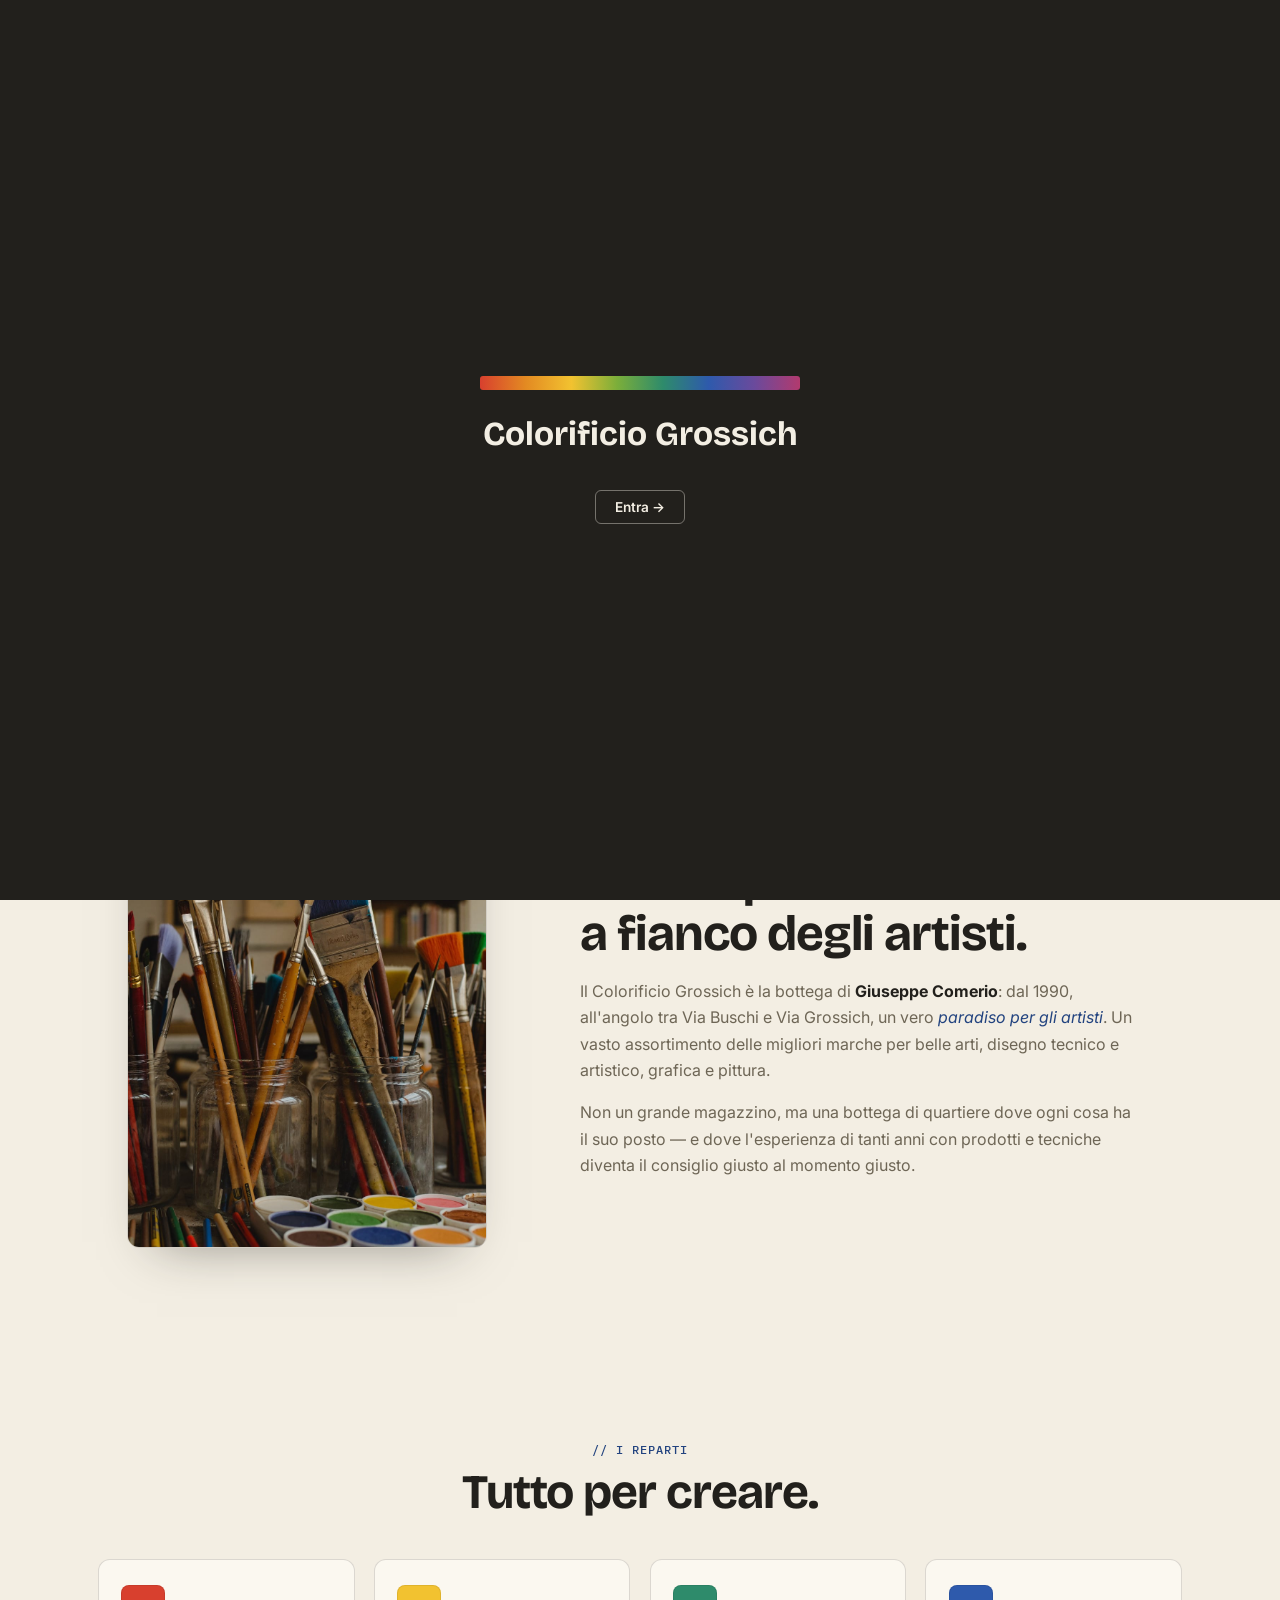
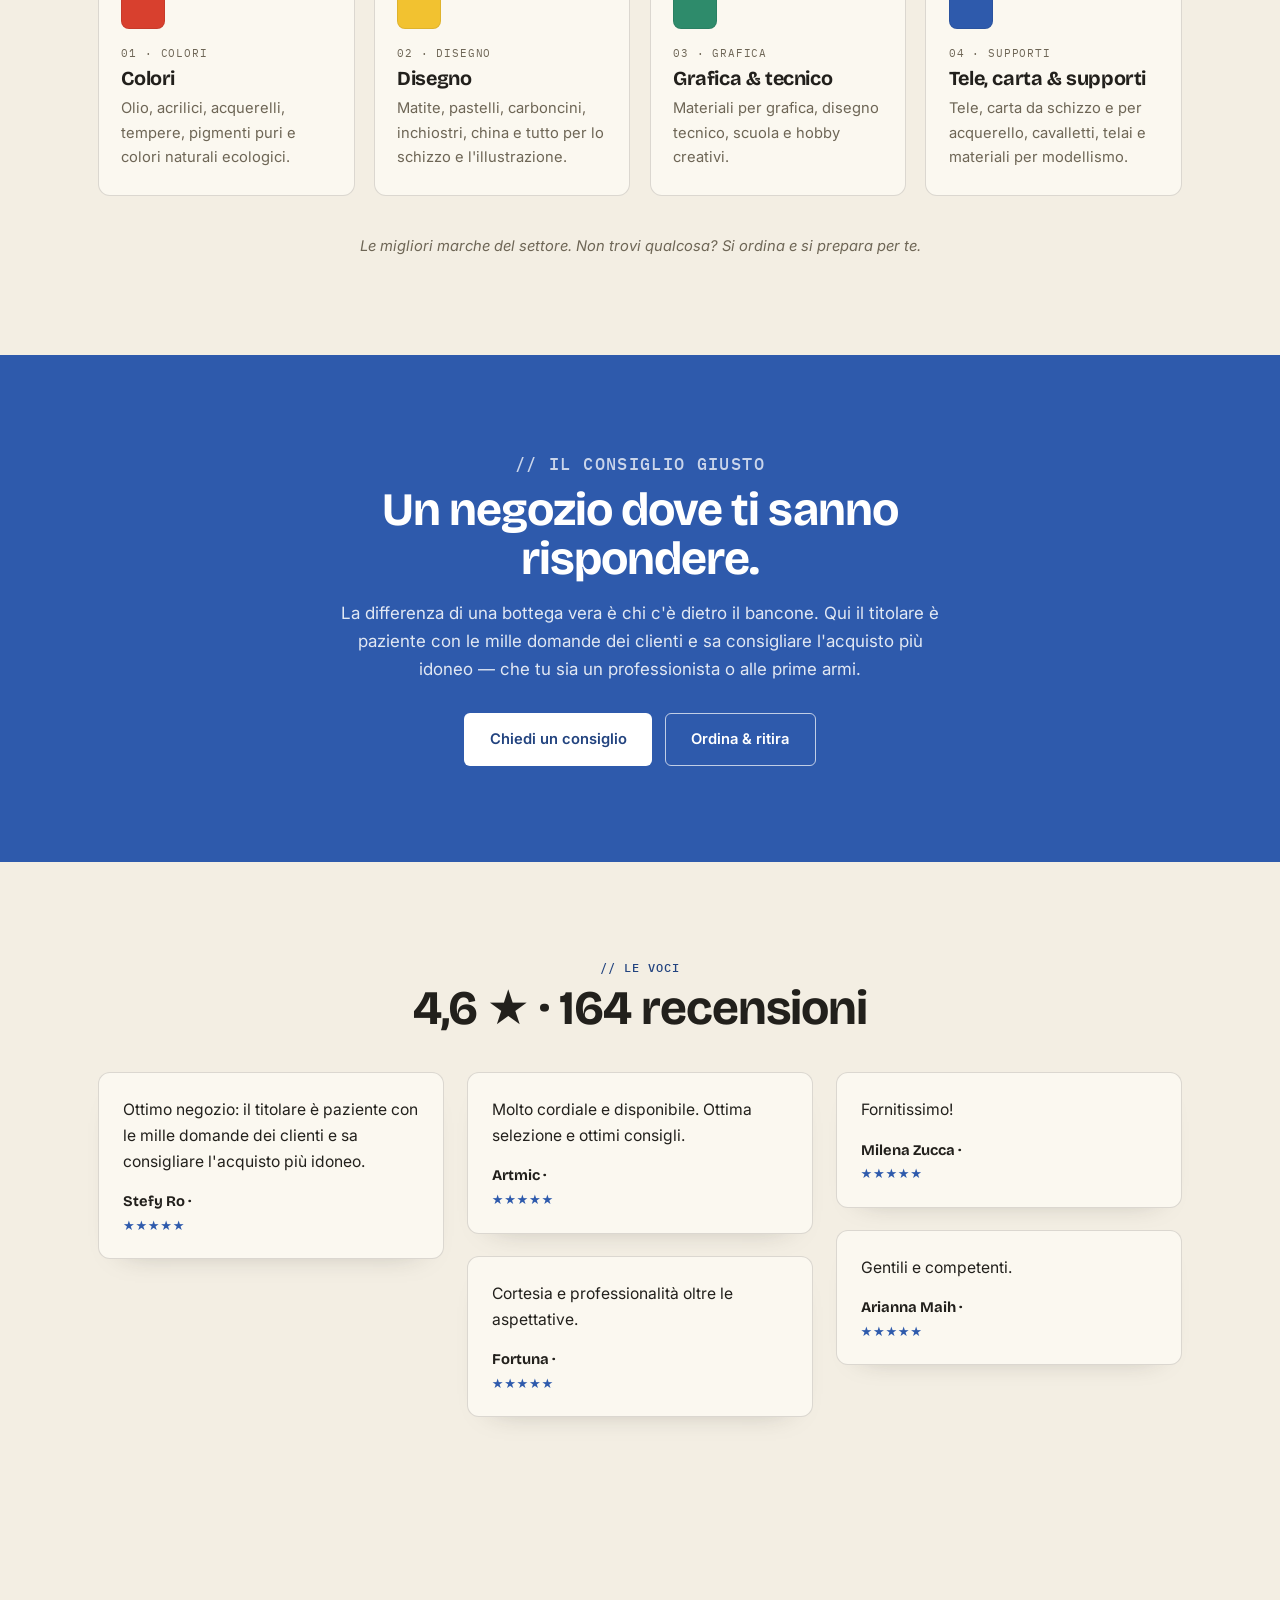
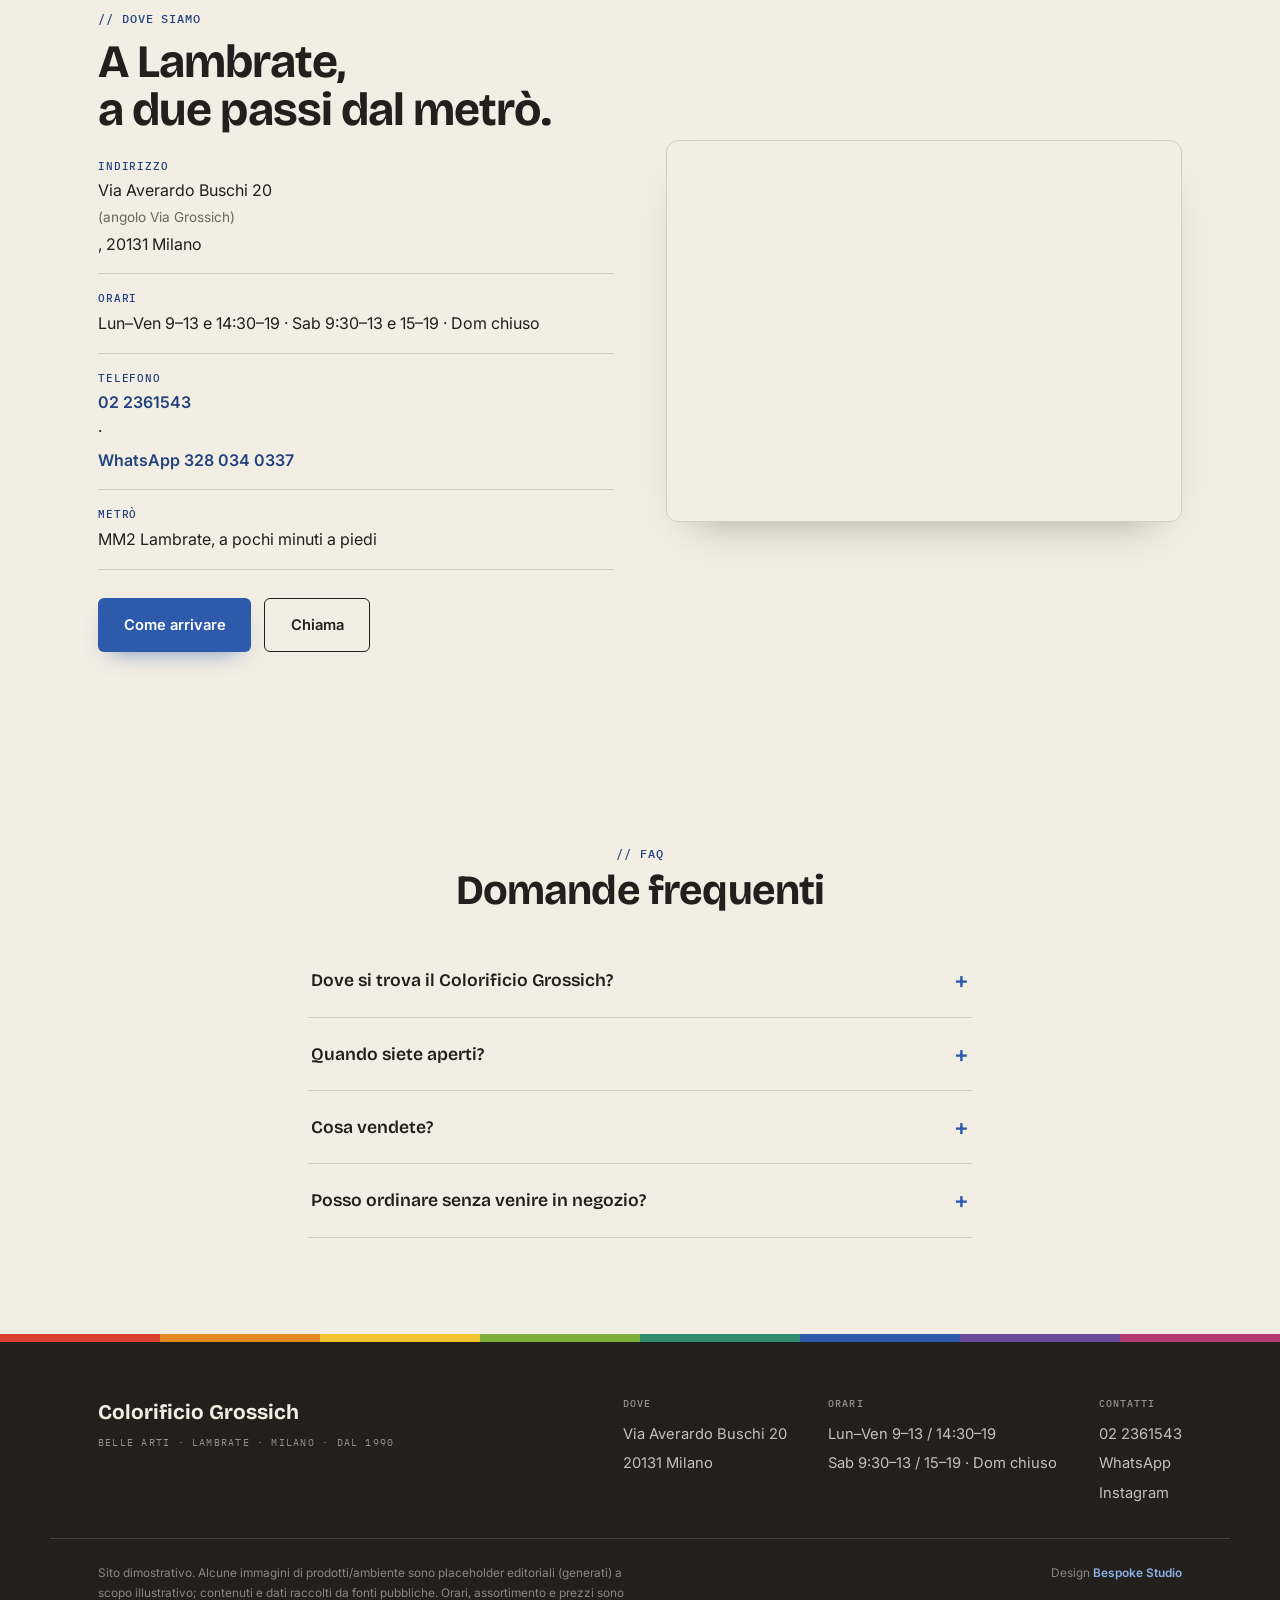
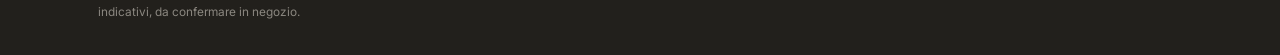
==== index.html @ f1bd0980 "Colorificio Grossich — sito vetrina belle arti Lambrate Co-Authored-By: Claude Opus 4.8 <noreply@ant" ====
<!DOCTYPE html>
<html lang="it">
<head>
<meta charset="UTF-8" />
<meta name="viewport" content="width=device-width, initial-scale=1.0" />
<title>Colorificio Grossich — belle arti, disegno & grafica a Lambrate · Milano</title>
<meta name="description" content="Colorificio Grossich di Giuseppe Comerio: dal 1990 il paradiso degli artisti a Lambrate (Via Averardo Buschi 20, Milano). Colori, disegno, grafica e belle arti delle migliori marche, con il consiglio giusto. 4,6★." />
<link rel="canonical" href="https://rotenzark.github.io/colorificio-grossich/" />
<meta name="theme-color" content="#22437F" />
<meta property="og:type" content="business.business" />
<meta property="og:site_name" content="Colorificio Grossich" />
<meta property="og:title" content="Colorificio Grossich — belle arti, disegno & grafica · Lambrate" />
<meta property="og:description" content="Dal 1990, il paradiso degli artisti a Lambrate. Colori, disegno, grafica e belle arti delle migliori marche, con il consiglio giusto." />
<meta property="og:image" content="https://rotenzark.github.io/colorificio-grossich/img/og-image.jpg" />
<meta property="og:url" content="https://rotenzark.github.io/colorificio-grossich/" />
<meta property="og:locale" content="it_IT" />
<meta name="twitter:card" content="summary_large_image" />
<meta name="twitter:title" content="Colorificio Grossich — Lambrate, Milano" />
<meta name="twitter:description" content="Dal 1990, il paradiso degli artisti. Belle arti, disegno e grafica delle migliori marche." />
<meta name="twitter:image" content="https://rotenzark.github.io/colorificio-grossich/img/og-image.jpg" />
<link rel="icon" href="img/favicon.svg" type="image/svg+xml" />
<link rel="icon" href="img/favicon-32.png" sizes="32x32" type="image/png" />
<link rel="apple-touch-icon" href="img/apple-touch-icon.png" />
<link rel="preconnect" href="https://fonts.googleapis.com" />
<link rel="preconnect" href="https://fonts.gstatic.com" crossorigin />
<link href="https://fonts.googleapis.com/css2?family=Bricolage+Grotesque:opsz,wght@12..96,400;12..96,600;12..96,700;12..96,800&family=IBM+Plex+Mono:wght@400;500&family=Inter:wght@400;500;600;700&display=swap" rel="stylesheet" />
<link rel="stylesheet" href="css/styles.css?v=1" />
<script type="application/ld+json">
{
  "@context": "https://schema.org", "@type": "Store",
  "name": "Colorificio Grossich",
  "description": "Negozio di belle arti, disegno e grafica a Lambrate, Milano, dal 1990: colori, pennelli, tele, carta e materiali delle migliori marche, con consulenza esperta.",
  "url": "https://rotenzark.github.io/colorificio-grossich/",
  "telephone": "+39022361543", "priceRange": "€€", "foundingDate": "1990",
  "image": "https://rotenzark.github.io/colorificio-grossich/img/bottega.jpg",
  "address": { "@type": "PostalAddress", "streetAddress": "Via Averardo Buschi 20", "addressLocality": "Milano", "postalCode": "20131", "addressCountry": "IT" },
  "geo": { "@type": "GeoCoordinates", "latitude": 45.482, "longitude": 9.2358 },
  "aggregateRating": { "@type": "AggregateRating", "ratingValue": "4.6", "reviewCount": "164" },
  "openingHoursSpecification": [
    { "@type": "OpeningHoursSpecification", "dayOfWeek": ["Monday","Tuesday","Wednesday","Thursday","Friday"], "opens": "09:00", "closes": "13:00" },
    { "@type": "OpeningHoursSpecification", "dayOfWeek": ["Monday","Tuesday","Wednesday","Thursday","Friday"], "opens": "14:30", "closes": "19:00" },
    { "@type": "OpeningHoursSpecification", "dayOfWeek": "Saturday", "opens": "09:30", "closes": "13:00" },
    { "@type": "OpeningHoursSpecification", "dayOfWeek": "Saturday", "opens": "15:00", "closes": "19:00" }
  ],
  "sameAs": ["https://www.instagram.com/colorificio_grossich", "https://www.facebook.com/ColorificioGrossichMilano"]
}
</script>
<script type="application/ld+json">
{
  "@context": "https://schema.org", "@type": "FAQPage",
  "mainEntity": [
    { "@type": "Question", "name": "Dove si trova il Colorificio Grossich?", "acceptedAnswer": { "@type": "Answer", "text": "In Via Averardo Buschi 20, all'angolo con Via Grossich, a Lambrate (Milano), vicino a MM2 Lambrate." } },
    { "@type": "Question", "name": "Quando siete aperti?", "acceptedAnswer": { "@type": "Answer", "text": "Da lunedì a venerdì 9–13 e 14:30–19, sabato 9:30–13 e 15–19. Domenica chiuso." } },
    { "@type": "Question", "name": "Cosa vendete?", "acceptedAnswer": { "@type": "Answer", "text": "Articoli per belle arti, disegno tecnico e artistico, grafica e pittura delle migliori marche: colori a olio, acrilici, acquerelli, pigmenti, pennelli, pastelli, matite, tele, carta, cavalletti e molto altro, anche colori naturali ecologici." } },
    { "@type": "Question", "name": "Posso ordinare senza venire in negozio?", "acceptedAnswer": { "@type": "Answer", "text": "Sì, si può ordinare via WhatsApp al 328 034 0337 e ritirare in negozio. Per informazioni, chiama lo 02 2361543." } }
  ]
}
</script>
</head>
<body>

<div id="intro" aria-hidden="true">
  <div class="intro-mark">
    <span class="intro-spectrum" aria-hidden="true"></span>
    <p>Colorificio Grossich</p>
  </div>
  <button id="intro-skip" data-i18n="intro.skip">Entra →</button>
</div>

<header id="site-header">
  <a href="#top" class="brand" aria-label="Colorificio Grossich — home">
    <span class="brand-dot" aria-hidden="true"></span>
    <span class="brand-txt"><b>Colorificio Grossich</b><i data-i18n="brand.sub">Belle Arti · dal 1990</i></span>
  </a>
  <nav class="nav" aria-label="Navigazione">
    <a href="#bottega" data-i18n="nav.bottega">La bottega</a>
    <a href="#reparti" data-i18n="nav.reparti">I reparti</a>
    <a href="#consiglio" data-i18n="nav.consiglio">Il consiglio</a>
    <a href="#dove" data-i18n="nav.dove">Dove</a>
  </nav>
  <div class="head-actions">
    <div class="lang" role="group" aria-label="Lingua"><button data-lang="it" class="active">IT</button><span>/</span><button data-lang="en">EN</button></div>
    <a class="btn-book" href="https://wa.me/393280340337" target="_blank" rel="noopener"><span data-i18n="cta.wa">WhatsApp</span></a>
    <button id="burger" aria-label="Menu" aria-expanded="false"><span></span><span></span><span></span></button>
  </div>
</header>

<!-- HERO -->
<section id="top" class="hero">
  <div class="hero-copy">
    <p class="hero-kicker mono reveal" data-i18n="hero.kicker">// Belle Arti · Disegno · Grafica · dal 1990</p>
    <h1 class="hero-title reveal reveal-d1" data-i18n="hero.title">Il paradiso<br>degli artisti.</h1>
    <p class="hero-sub reveal reveal-d2" data-i18n="hero.sub">Dal 1990, in Via Averardo Buschi, Giuseppe tiene una piccola bottega piena fino al soffitto: colori, pennelli, tele, carta e disegno delle migliori marche. Piccola di misura, immensa per assortimento — e per i consigli.</p>
    <div class="hero-cta reveal reveal-d3">
      <a class="btn btn-solid" href="https://wa.me/393280340337" target="_blank" rel="noopener" data-i18n="hero.cta1">Ordina su WhatsApp</a>
      <a class="btn btn-line" href="#reparti" data-i18n="hero.cta2">Cosa trovi</a>
    </div>
    <div class="hero-facts reveal reveal-d3">
      <span class="hf-live"><span id="live-dot"></span> <span id="live-text" data-i18n="hero.live">Controllo orari…</span></span>
      <span data-i18n="hero.f2">★ 4,6 · 164 recensioni</span>
    </div>
  </div>
  <div class="hero-media reveal reveal-d2">
    <figure class="hero-photo"><img src="img/bottega.jpg" alt="L'interno del Colorificio Grossich, scaffali pieni di colori" width="1400" height="1050" fetchpriority="high" /></figure>
  </div>
</section>

<!-- SPECTRUM signature -->
<div class="spectrum" aria-hidden="true">
  <span style="--c:#D8402E"></span><span style="--c:#E38A22"></span><span style="--c:#F2C230"></span><span style="--c:#7BAE3A"></span><span style="--c:#2E8B6B"></span><span style="--c:#2E5AAC"></span><span style="--c:#6A4A9C"></span><span style="--c:#B23A6E"></span>
</div>

<!-- LA BOTTEGA -->
<section id="bottega" class="section bottega">
  <figure class="bottega-photo reveal"><img src="img/pennelli.jpg" alt="Pennelli e matite del Colorificio Grossich" width="1000" height="1333" loading="lazy" /></figure>
  <div class="bottega-copy reveal">
    <p class="kicker mono" data-i18n="bottega.kicker">// La bottega · dal 1990</p>
    <h2 data-i18n="bottega.h2">Trentaquattro anni<br>a fianco degli artisti.</h2>
    <p data-i18n="bottega.p1">Il Colorificio Grossich è la bottega di <b>Giuseppe Comerio</b>: dal 1990, all'angolo tra Via Buschi e Via Grossich, un vero <em>paradiso per gli artisti</em>. Un vasto assortimento delle migliori marche per belle arti, disegno tecnico e artistico, grafica e pittura.</p>
    <p data-i18n="bottega.p2">Non un grande magazzino, ma una bottega di quartiere dove ogni cosa ha il suo posto — e dove l'esperienza di tanti anni con prodotti e tecniche diventa il consiglio giusto al momento giusto.</p>
  </div>
</section>

<!-- I REPARTI -->
<section id="reparti" class="section reparti">
  <div class="reparti-head reveal"><p class="kicker mono" data-i18n="reparti.kicker">// I reparti</p><h2 data-i18n="reparti.h2">Tutto per creare.</h2></div>
  <div class="reparti-grid">
    <article class="rep reveal"><span class="rep-swatch" style="--c:#D8402E"></span><span class="rep-code mono">01 · COLORI</span><h3 data-i18n="r.1t">Colori</h3><p data-i18n="r.1p">Olio, acrilici, acquerelli, tempere, pigmenti puri e colori naturali ecologici.</p></article>
    <article class="rep reveal reveal-d1"><span class="rep-swatch" style="--c:#F2C230"></span><span class="rep-code mono">02 · DISEGNO</span><h3 data-i18n="r.2t">Disegno</h3><p data-i18n="r.2p">Matite, pastelli, carboncini, inchiostri, china e tutto per lo schizzo e l'illustrazione.</p></article>
    <article class="rep reveal reveal-d2"><span class="rep-swatch" style="--c:#2E8B6B"></span><span class="rep-code mono">03 · GRAFICA</span><h3 data-i18n="r.3t">Grafica &amp; tecnico</h3><p data-i18n="r.3p">Materiali per grafica, disegno tecnico, scuola e hobby creativi.</p></article>
    <article class="rep reveal reveal-d3"><span class="rep-swatch" style="--c:#2E5AAC"></span><span class="rep-code mono">04 · SUPPORTI</span><h3 data-i18n="r.4t">Tele, carta &amp; supporti</h3><p data-i18n="r.4p">Tele, carta da schizzo e per acquerello, cavalletti, telai e materiali per modellismo.</p></article>
  </div>
  <p class="reparti-note" data-i18n="reparti.note">Le migliori marche del settore. Non trovi qualcosa? Si ordina e si prepara per te.</p>
</section>

<!-- IL CONSIGLIO -->
<section id="consiglio" class="section consiglio">
  <div class="consiglio-inner reveal">
    <p class="kicker mono" data-i18n="consiglio.kicker">// Il consiglio giusto</p>
    <h2 data-i18n="consiglio.h2">Un negozio dove ti sanno rispondere.</h2>
    <p data-i18n="consiglio.p1">La differenza di una bottega vera è chi c'è dietro il bancone. Qui il titolare è paziente con le mille domande dei clienti e sa consigliare l'acquisto più idoneo — che tu sia un professionista o alle prime armi.</p>
    <div class="consiglio-cta">
      <a class="btn btn-solid" href="tel:+39022361543" data-i18n="consiglio.cta1">Chiedi un consiglio</a>
      <a class="btn btn-line" href="https://wa.me/393280340337" target="_blank" rel="noopener" data-i18n="consiglio.cta2">Ordina &amp; ritira</a>
    </div>
  </div>
</section>

<!-- RECENSIONI -->
<section id="recensioni" class="section recensioni">
  <div class="rev-head reveal"><p class="kicker mono" data-i18n="rev.kicker">// Le voci</p><h2 data-i18n="rev.h2">4,6 ★ · 164 recensioni</h2></div>
  <div class="rev-grid">
    <blockquote class="rev reveal"><p>Ottimo negozio: il titolare è paziente con le mille domande dei clienti e sa consigliare l'acquisto più idoneo.</p><cite>Stefy Ro · <span>★★★★★</span></cite></blockquote>
    <blockquote class="rev reveal reveal-d1"><p>Molto cordiale e disponibile. Ottima selezione e ottimi consigli.</p><cite>Artmic · <span>★★★★★</span></cite></blockquote>
    <blockquote class="rev reveal reveal-d2"><p>Cortesia e professionalità oltre le aspettative.</p><cite>Fortuna · <span>★★★★★</span></cite></blockquote>
    <blockquote class="rev reveal"><p>Fornitissimo!</p><cite>Milena Zucca · <span>★★★★★</span></cite></blockquote>
    <blockquote class="rev reveal reveal-d1"><p>Gentili e competenti.</p><cite>Arianna Maih · <span>★★★★★</span></cite></blockquote>
  </div>
</section>

<!-- DOVE -->
<section id="dove" class="section dove">
  <div class="dove-grid">
    <div class="dove-info reveal">
      <p class="kicker mono" data-i18n="dove.kicker">// Dove siamo</p>
      <h2 data-i18n="dove.h2">A Lambrate,<br>a due passi dal metrò.</h2>
      <ul class="dove-list">
        <li><b data-i18n="dove.addr">Indirizzo</b> Via Averardo Buschi 20 <span class="dim" data-i18n="dove.addr2">(angolo Via Grossich)</span>, 20131 Milano</li>
        <li><b data-i18n="dove.hours">Orari</b> <span data-i18n="dove.hoursv">Lun–Ven 9–13 e 14:30–19 · Sab 9:30–13 e 15–19 · Dom chiuso</span></li>
        <li><b data-i18n="dove.phone">Telefono</b> <a href="tel:+39022361543">02 2361543</a> · <a href="https://wa.me/393280340337" target="_blank" rel="noopener">WhatsApp 328 034 0337</a></li>
        <li><b data-i18n="dove.metro">Metrò</b> <span data-i18n="dove.metrov">MM2 Lambrate, a pochi minuti a piedi</span></li>
      </ul>
      <div class="dove-cta">
        <a class="btn btn-solid" href="https://www.google.com/maps/dir/?api=1&destination=Via+Averardo+Buschi+20+Milano" target="_blank" rel="noopener" data-i18n="dove.route">Come arrivare</a>
        <a class="btn btn-line" href="tel:+39022361543" data-i18n="dove.call">Chiama</a>
      </div>
    </div>
    <div class="dove-map reveal"><iframe title="Mappa Colorificio Grossich" src="https://www.google.com/maps?q=Via+Averardo+Buschi+20,+20131+Milano&output=embed" loading="lazy" referrerpolicy="no-referrer-when-downgrade"></iframe></div>
  </div>
</section>

<!-- FAQ -->
<section id="faq" class="section faq">
  <div class="faq-head reveal"><p class="kicker mono">// FAQ</p><h2 data-i18n="faq.h2">Domande frequenti</h2></div>
  <div class="faq-list reveal">
    <details><summary data-i18n="faq.q1">Dove si trova il Colorificio Grossich?</summary><p data-i18n="faq.a1">In Via Averardo Buschi 20, all'angolo con Via Grossich, a Lambrate (Milano), vicino a MM2 Lambrate.</p></details>
    <details><summary data-i18n="faq.q2">Quando siete aperti?</summary><p data-i18n="faq.a2">Da lunedì a venerdì 9–13 e 14:30–19, sabato 9:30–13 e 15–19. Domenica chiuso.</p></details>
    <details><summary data-i18n="faq.q3">Cosa vendete?</summary><p data-i18n="faq.a3">Articoli per belle arti, disegno, grafica e pittura delle migliori marche: colori a olio, acrilici, acquerelli, pigmenti, pennelli, pastelli, matite, tele, carta, cavalletti e altro, anche colori naturali ecologici.</p></details>
    <details><summary data-i18n="faq.q4">Posso ordinare senza venire in negozio?</summary><p data-i18n="faq.a4">Sì: si può ordinare via WhatsApp al 328 034 0337 e ritirare in negozio. Per informazioni, chiama lo 02 2361543.</p></details>
  </div>
</section>

<footer id="site-footer">
  <div class="foot-spectrum" aria-hidden="true"><span style="--c:#D8402E"></span><span style="--c:#E38A22"></span><span style="--c:#F2C230"></span><span style="--c:#7BAE3A"></span><span style="--c:#2E8B6B"></span><span style="--c:#2E5AAC"></span><span style="--c:#6A4A9C"></span><span style="--c:#B23A6E"></span></div>
  <div class="foot-main">
    <div class="foot-brand"><b>Colorificio Grossich</b><i data-i18n="foot.sub">Belle Arti · Lambrate · Milano · dal 1990</i></div>
    <div class="foot-cols">
      <div><b data-i18n="foot.where">Dove</b><span>Via Averardo Buschi 20</span><span>20131 Milano</span></div>
      <div><b data-i18n="foot.hours">Orari</b><span>Lun–Ven 9–13 / 14:30–19</span><span data-i18n="foot.hours2">Sab 9:30–13 / 15–19 · Dom chiuso</span></div>
      <div><b data-i18n="foot.contact">Contatti</b><a href="tel:+39022361543">02 2361543</a><a href="https://wa.me/393280340337" target="_blank" rel="noopener">WhatsApp</a><a href="https://instagram.com/colorificio_grossich" target="_blank" rel="noopener">Instagram</a></div>
    </div>
  </div>
  <div class="foot-bottom">
    <p data-i18n="foot.disclaimer">Sito dimostrativo. Alcune immagini di prodotti/ambiente sono placeholder editoriali (generati) a scopo illustrativo; contenuti e dati raccolti da fonti pubbliche. Orari, assortimento e prezzi sono indicativi, da confermare in negozio.</p>
    <p class="foot-credit">Design <a href="https://bespokestud.io" target="_blank" rel="noopener">Bespoke Studio</a></p>
  </div>
</footer>

<nav class="action-bar" aria-label="Azioni rapide">
  <a href="tel:+39022361543"><span data-i18n="ab.call">Chiama</span></a>
  <a href="https://wa.me/393280340337" target="_blank" rel="noopener"><span data-i18n="ab.wa">WhatsApp</span></a>
  <a href="https://www.google.com/maps/dir/?api=1&destination=Via+Averardo+Buschi+20+Milano" target="_blank" rel="noopener"><span data-i18n="ab.route">Indicazioni</span></a>
</nav>

<script src="js/main.js?v=1"></script>
</body>
</html>
---- css/styles.css ----
/* ===== COLORIFICIO GROSSICH · styles.css ===== */
:root{
  --paper:#F3EEE3; --paper2:#EAE3D3; --card:#FBF8F0;
  --ink:#22201C; --ink-soft:#3C382F;
  --cobalt:#2E5AAC; --cobalt-deep:#22437F;
  --muted:#6E6656; --line:rgba(34,32,28,.15);
  --disp:'Bricolage Grotesque',system-ui,-apple-system,sans-serif;
  --sans:'Inter',system-ui,-apple-system,sans-serif;
  --mono:'IBM Plex Mono',ui-monospace,monospace;
  --wrap:1180px;
}
*{margin:0;padding:0;box-sizing:border-box}
html{scroll-behavior:smooth;overflow-x:clip;-webkit-text-size-adjust:100%}
body{font-family:var(--sans);background:var(--paper);color:var(--ink);line-height:1.65;-webkit-font-smoothing:antialiased;overflow-x:clip}
img{max-width:100%;display:block}
a{color:inherit;text-decoration:none}
h1,h2,h3{font-family:var(--disp);font-weight:700;line-height:1.05;letter-spacing:-.02em}
em{font-style:italic}
.mono{font-family:var(--mono)}
.section{padding:clamp(3.4rem,7.5vw,6.6rem) clamp(1.15rem,5vw,3rem);max-width:var(--wrap);margin:0 auto;overflow-x:clip}
.kicker{font-family:var(--mono);font-size:.72rem;font-weight:500;letter-spacing:.08em;text-transform:uppercase;color:var(--cobalt-deep)}

/* buttons */
.btn{display:inline-flex;align-items:center;gap:.5rem;font-family:var(--sans);font-weight:600;font-size:.92rem;padding:.85rem 1.6rem;border-radius:6px;transition:transform .18s,background .18s,color .18s,box-shadow .18s;cursor:pointer;white-space:nowrap}
.btn-solid{background:var(--cobalt);color:#fff;box-shadow:0 10px 24px -13px rgba(46,90,172,.8)}
.btn-solid:hover{background:var(--cobalt-deep);transform:translateY(-2px)}
.btn-line{border:1.5px solid var(--ink);color:var(--ink)}
.btn-line:hover{background:var(--ink);color:var(--paper);transform:translateY(-2px)}

/* ===== SPECTRUM signature ===== */
.spectrum{display:flex;width:100%;height:16px}
.spectrum span{flex:1;background:var(--c)}

/* ===== INTRO ===== */
#intro{position:fixed;inset:0;z-index:120;background:var(--ink);display:flex;flex-direction:column;align-items:center;justify-content:center;gap:1.4rem;transition:opacity .7s ease,visibility .7s}
#intro.done{opacity:0;visibility:hidden}
.intro-mark{display:flex;flex-direction:column;align-items:center;gap:1.1rem}
.intro-spectrum{width:min(320px,64vw);height:14px;border-radius:3px;background:linear-gradient(90deg,#D8402E,#E38A22,#F2C230,#7BAE3A,#2E8B6B,#2E5AAC,#6A4A9C,#B23A6E);transform:scaleX(0);transform-origin:left;animation:grow 1.1s cubic-bezier(.2,.7,.2,1) forwards}
.intro-mark p{font-family:var(--disp);font-weight:700;font-size:clamp(1.4rem,4vw,2.1rem);color:var(--paper);animation:fadeUp .8s .5s ease both}
#intro-skip{margin-top:.3rem;background:none;border:1px solid rgba(243,238,227,.4);color:var(--paper);padding:.5rem 1.2rem;border-radius:6px;font-family:var(--sans);font-size:.85rem;font-weight:600;cursor:pointer;transition:background .2s}
#intro-skip:hover{background:rgba(243,238,227,.14)}
@keyframes grow{to{transform:scaleX(1)}}
@keyframes fadeUp{from{opacity:0;transform:translateY(12px)}to{opacity:1;transform:none}}

/* ===== HEADER ===== */
#site-header{position:sticky;top:0;z-index:90;display:flex;align-items:center;justify-content:space-between;gap:1rem;padding:.7rem clamp(1.15rem,5vw,3rem);background:rgba(243,238,227,.86);backdrop-filter:blur(11px);border-bottom:1px solid transparent;transition:border-color .3s,box-shadow .3s}
#site-header.scrolled{border-color:var(--line)}
.brand{display:flex;align-items:center;gap:.55rem}
.brand-dot{width:16px;height:16px;border-radius:50%;flex:none;background:conic-gradient(#D8402E,#E38A22,#F2C230,#7BAE3A,#2E8B6B,#2E5AAC,#6A4A9C,#B23A6E,#D8402E)}
.brand-txt{display:flex;flex-direction:column;line-height:1.05}
.brand-txt b{font-family:var(--disp);font-size:1.02rem;font-weight:700;color:var(--ink);letter-spacing:-.01em}
.brand-txt i{font-style:normal;font-size:.58rem;letter-spacing:.14em;text-transform:uppercase;color:var(--muted);font-family:var(--mono)}
.nav{display:flex;gap:1.6rem}
.nav a{font-size:.9rem;font-weight:500;color:var(--ink);position:relative;padding:.2rem 0}
.nav a::after{content:"";position:absolute;left:0;bottom:-2px;width:0;height:2px;background:var(--cobalt);transition:width .25s}
.nav a:hover::after{width:100%}
.head-actions{display:flex;align-items:center;gap:.9rem}
.lang{display:flex;align-items:center;gap:.25rem;font-size:.82rem;color:var(--muted)}
.lang button{background:none;border:none;font-family:var(--sans);font-size:.82rem;color:var(--muted);cursor:pointer;padding:.1rem .2rem}
.lang button.active{color:var(--cobalt-deep);font-weight:700}
.btn-book{background:var(--cobalt);color:#fff;padding:.5rem 1.15rem;border-radius:6px;font-size:.85rem;font-weight:600;transition:background .2s,transform .2s}
.btn-book:hover{background:var(--cobalt-deep);transform:translateY(-1px)}
#burger{display:none;flex-direction:column;gap:5px;background:none;border:none;cursor:pointer;padding:.3rem}
#burger span{width:23px;height:2px;background:var(--ink);border-radius:2px;transition:.3s}
#burger[aria-expanded="true"] span:nth-child(1){transform:translateY(7px) rotate(45deg)}
#burger[aria-expanded="true"] span:nth-child(2){opacity:0}
#burger[aria-expanded="true"] span:nth-child(3){transform:translateY(-7px) rotate(-45deg)}

/* ===== HERO ===== */
.hero{max-width:var(--wrap);margin:0 auto;padding:clamp(2rem,5vw,4rem) clamp(1.15rem,5vw,3rem) clamp(2.4rem,5vw,3.6rem);display:grid;grid-template-columns:1.02fr .98fr;gap:clamp(1.5rem,4vw,3.4rem);align-items:center}
.hero-kicker{font-family:var(--mono);color:var(--cobalt-deep);font-size:.78rem;letter-spacing:.04em}
.hero-title{font-size:clamp(2.8rem,7vw,4.6rem);color:var(--ink);margin:.7rem 0 1.1rem;letter-spacing:-.03em}
.hero-sub{font-size:1.06rem;color:var(--muted);max-width:46ch}
.hero-cta{display:flex;gap:.8rem;flex-wrap:wrap;margin-top:1.7rem}
.hero-facts{display:flex;gap:1.6rem;flex-wrap:wrap;margin-top:1.8rem;padding-top:1.4rem;border-top:1px solid var(--line);font-size:.9rem;color:var(--ink)}
.hf-live{display:inline-flex;align-items:center;gap:.4rem}
#live-dot{display:inline-block;width:8px;height:8px;border-radius:50%;background:var(--muted)}
#live-dot.open{background:#3f8f52;box-shadow:0 0 0 3px rgba(63,143,82,.2)}
#live-dot.closed{background:#C4562E;box-shadow:0 0 0 3px rgba(196,86,46,.2)}
.hero-media{position:relative}
.hero-photo{border-radius:12px;overflow:hidden;aspect-ratio:4/3.1;box-shadow:0 30px 60px -32px rgba(34,32,28,.55);border:1px solid var(--line)}
.hero-photo img{width:100%;height:100%;object-fit:cover}

/* ===== BOTTEGA ===== */
.bottega{display:grid;grid-template-columns:.82fr 1.18fr;gap:clamp(2rem,5vw,4.5rem);align-items:center}
.bottega-photo{border-radius:12px;overflow:hidden;max-width:360px;justify-self:center;aspect-ratio:3/4;box-shadow:0 24px 50px -30px rgba(34,32,28,.5);border:1px solid var(--line)}
.bottega-photo img{width:100%;height:100%;object-fit:cover}
.bottega-copy h2{font-size:clamp(2rem,4.6vw,3.1rem);color:var(--ink);margin:.6rem 0 1.1rem}
.bottega-copy p{color:var(--muted);margin-bottom:1rem;max-width:56ch}
.bottega-copy em{font-style:italic;color:var(--cobalt-deep)}
.bottega-copy b{color:var(--ink)}

/* ===== REPARTI ===== */
.reparti-head{text-align:center;margin-bottom:2.6rem}
.reparti-head h2{font-size:clamp(2rem,5vw,3rem);color:var(--ink);margin-top:.5rem}
.reparti-grid{display:grid;grid-template-columns:repeat(4,1fr);gap:1.2rem}
.rep{background:var(--card);border:1px solid var(--line);border-radius:12px;padding:1.6rem 1.4rem;position:relative;overflow:hidden}
.rep-swatch{display:block;width:44px;height:44px;border-radius:8px;background:var(--c);margin-bottom:1rem;box-shadow:inset 0 0 0 1px rgba(0,0,0,.08)}
.rep-code{display:block;font-family:var(--mono);font-size:.66rem;letter-spacing:.08em;color:var(--muted);margin-bottom:.4rem}
.rep h3{font-size:1.24rem;color:var(--ink);margin-bottom:.4rem}
.rep p{font-size:.92rem;color:var(--muted)}
.reparti-note{text-align:center;margin-top:2.4rem;font-size:.92rem;color:var(--muted);font-style:italic}

/* ===== CONSIGLIO ===== */
.consiglio{max-width:none;background:var(--cobalt);color:#fff;border-radius:0}
.consiglio-inner{max-width:760px;margin:0 auto;text-align:center}
.consiglio .kicker{color:rgba(255,255,255,.75)}
.consiglio h2{font-size:clamp(1.9rem,4.6vw,2.9rem);color:#fff;margin:.5rem 0 1rem}
.consiglio p{color:rgba(255,255,255,.86);font-size:1.06rem;max-width:56ch;margin:0 auto}
.consiglio-cta{display:flex;gap:.8rem;justify-content:center;flex-wrap:wrap;margin-top:1.8rem}
.consiglio .btn-solid{background:#fff;color:var(--cobalt-deep);box-shadow:none}
.consiglio .btn-solid:hover{background:var(--ink);color:#fff}
.consiglio .btn-line{border-color:rgba(255,255,255,.7);color:#fff}
.consiglio .btn-line:hover{background:#fff;color:var(--cobalt-deep)}

/* ===== RECENSIONI ===== */
.recensioni{text-align:center}
.rev-head{margin-bottom:2.4rem}
.rev-head h2{font-size:clamp(1.9rem,5vw,3rem);color:var(--ink);margin-top:.4rem}
.rev-grid{columns:3;column-gap:1.4rem;text-align:left}
.rev{break-inside:avoid;margin-bottom:1.4rem;background:var(--card);border:1px solid var(--line);border-radius:12px;padding:1.5rem 1.5rem 1.3rem;box-shadow:0 14px 30px -26px rgba(34,32,28,.4)}
.rev p{font-size:.98rem;color:var(--ink);margin-bottom:.9rem}
.rev cite{font-style:normal;font-family:var(--disp);font-weight:700;font-size:.92rem;color:var(--ink);display:flex;flex-direction:column;gap:.15rem}
.rev cite span{color:var(--cobalt);letter-spacing:.05em;font-size:.82rem}

/* ===== DOVE ===== */
.dove-grid{display:grid;grid-template-columns:1fr 1fr;gap:clamp(1.6rem,4vw,3.4rem);align-items:center}
.dove-info h2{font-size:clamp(1.9rem,4.6vw,2.9rem);color:var(--ink);margin:.6rem 0 1.4rem}
.dove-list{list-style:none;display:flex;flex-direction:column;gap:1rem;margin-bottom:1.8rem}
.dove-list li{display:flex;flex-direction:column;gap:.15rem;font-size:1rem;padding-bottom:1rem;border-bottom:1px solid var(--line)}
.dove-list b{font-family:var(--mono);font-size:.66rem;font-weight:500;letter-spacing:.08em;text-transform:uppercase;color:var(--cobalt-deep)}
.dove-list a{color:var(--cobalt-deep);font-weight:600}
.dove-list .dim{color:var(--muted);font-size:.85em}
.dove-cta{display:flex;gap:.8rem;flex-wrap:wrap}
.dove-map{border-radius:12px;overflow:hidden;border:1px solid var(--line);box-shadow:0 22px 44px -30px rgba(34,32,28,.5)}
.dove-map iframe{width:100%;height:100%;min-height:380px;border:0;display:block}

/* ===== FAQ ===== */
.faq{max-width:760px}
.faq-head{text-align:center;margin-bottom:2rem}
.faq-head h2{font-size:clamp(1.8rem,4vw,2.6rem);color:var(--ink);margin-top:.4rem}
.faq-list details{border-bottom:1px solid var(--line);padding:1.1rem .2rem}
.faq-list summary{font-family:var(--disp);font-size:1.1rem;font-weight:600;color:var(--ink);cursor:pointer;list-style:none;display:flex;justify-content:space-between;align-items:center;gap:1rem}
.faq-list summary::-webkit-details-marker{display:none}
.faq-list summary::after{content:"+";font-family:var(--sans);color:var(--cobalt);font-size:1.4rem;transition:transform .25s}
.faq-list details[open] summary::after{transform:rotate(45deg)}
.faq-list p{color:var(--muted);margin-top:.7rem;font-size:.98rem}

/* ===== FOOTER ===== */
#site-footer{background:var(--ink);color:rgba(243,238,227,.78)}
.foot-spectrum{display:flex;width:100%;height:8px}
.foot-spectrum span{flex:1;background:var(--c)}
.foot-main{max-width:var(--wrap);margin:0 auto;display:flex;justify-content:space-between;gap:2rem;flex-wrap:wrap;padding:clamp(2.4rem,5vw,3.4rem) clamp(1.15rem,5vw,3rem) 2rem;border-bottom:1px solid rgba(243,238,227,.16)}
.foot-brand{display:flex;flex-direction:column;gap:.3rem}
.foot-brand b{font-family:var(--disp);font-size:1.3rem;color:var(--paper);font-weight:700}
.foot-brand i{font-style:normal;font-size:.64rem;letter-spacing:.12em;text-transform:uppercase;color:rgba(243,238,227,.55);font-family:var(--mono)}
.foot-cols{display:flex;gap:2.6rem;flex-wrap:wrap}
.foot-cols div{display:flex;flex-direction:column;gap:.35rem}
.foot-cols b{font-family:var(--mono);font-size:.64rem;font-weight:500;letter-spacing:.1em;text-transform:uppercase;color:rgba(243,238,227,.55);margin-bottom:.2rem}
.foot-cols span,.foot-cols a{font-size:.92rem;color:rgba(243,238,227,.78)}
.foot-cols a:hover{color:var(--paper)}
.foot-bottom{max-width:var(--wrap);margin:0 auto;padding:1.6rem clamp(1.15rem,5vw,3rem) 2rem;display:flex;justify-content:space-between;gap:1rem;flex-wrap:wrap}
.foot-bottom p{font-size:.74rem;color:rgba(243,238,227,.5);max-width:78ch}
.foot-credit a{color:#8FB0E6;font-weight:600}

/* ===== ACTION BAR ===== */
.action-bar{display:none;position:fixed;bottom:0;left:0;right:0;z-index:80;background:var(--ink);border-top:1px solid rgba(243,238,227,.15)}
.action-bar a{flex:1;text-align:center;padding:.85rem .3rem;font-size:.82rem;font-weight:600;color:var(--paper);border-right:1px solid rgba(243,238,227,.12)}
.action-bar a:last-child{border-right:none}

/* ===== REVEAL ===== */
.reveal{opacity:0;transform:translateY(24px);transition:opacity .7s cubic-bezier(.2,.7,.2,1),transform .7s cubic-bezier(.2,.7,.2,1)}
.reveal.in{opacity:1;transform:none}
.reveal-d1{transition-delay:.1s}.reveal-d2{transition-delay:.2s}.reveal-d3{transition-delay:.3s}

/* ===== RESPONSIVE ===== */
@media(max-width:900px){
  .nav{position:fixed;inset:0 0 0 auto;width:min(78vw,320px);flex-direction:column;justify-content:center;gap:1.8rem;background:var(--ink);padding:2rem;transform:translateX(100%);transition:transform .35s;z-index:95}
  .nav.open{transform:none}
  .nav a{color:var(--paper);font-size:1.2rem;font-family:var(--disp)}
  .nav a::after{background:var(--cobalt)}
  #burger{display:flex}
  .hero{grid-template-columns:1fr;gap:2.2rem}
  .hero-media{max-width:460px;width:100%}
  .bottega{grid-template-columns:1fr;text-align:center}
  .bottega-copy p{margin-inline:auto}
  .reparti-grid{grid-template-columns:1fr 1fr}
  .dove-grid{grid-template-columns:1fr}
  .rev-grid{columns:2}
  .action-bar{display:flex}
  #site-footer .foot-bottom{padding-bottom:5rem}
}
@media(max-width:560px){
  .nav{width:100%}
  .btn-book{display:none}
  .reparti-grid{grid-template-columns:1fr}
  .rev-grid{columns:1}
  .hero-facts{gap:1rem}
}

/* ===== REDUCED MOTION ===== */
@media(prefers-reduced-motion:reduce){
  *{animation:none!important;transition:none!important}
  .reveal{opacity:1;transform:none}
  .intro-spectrum{transform:scaleX(1)}
  html{scroll-behavior:auto}
}
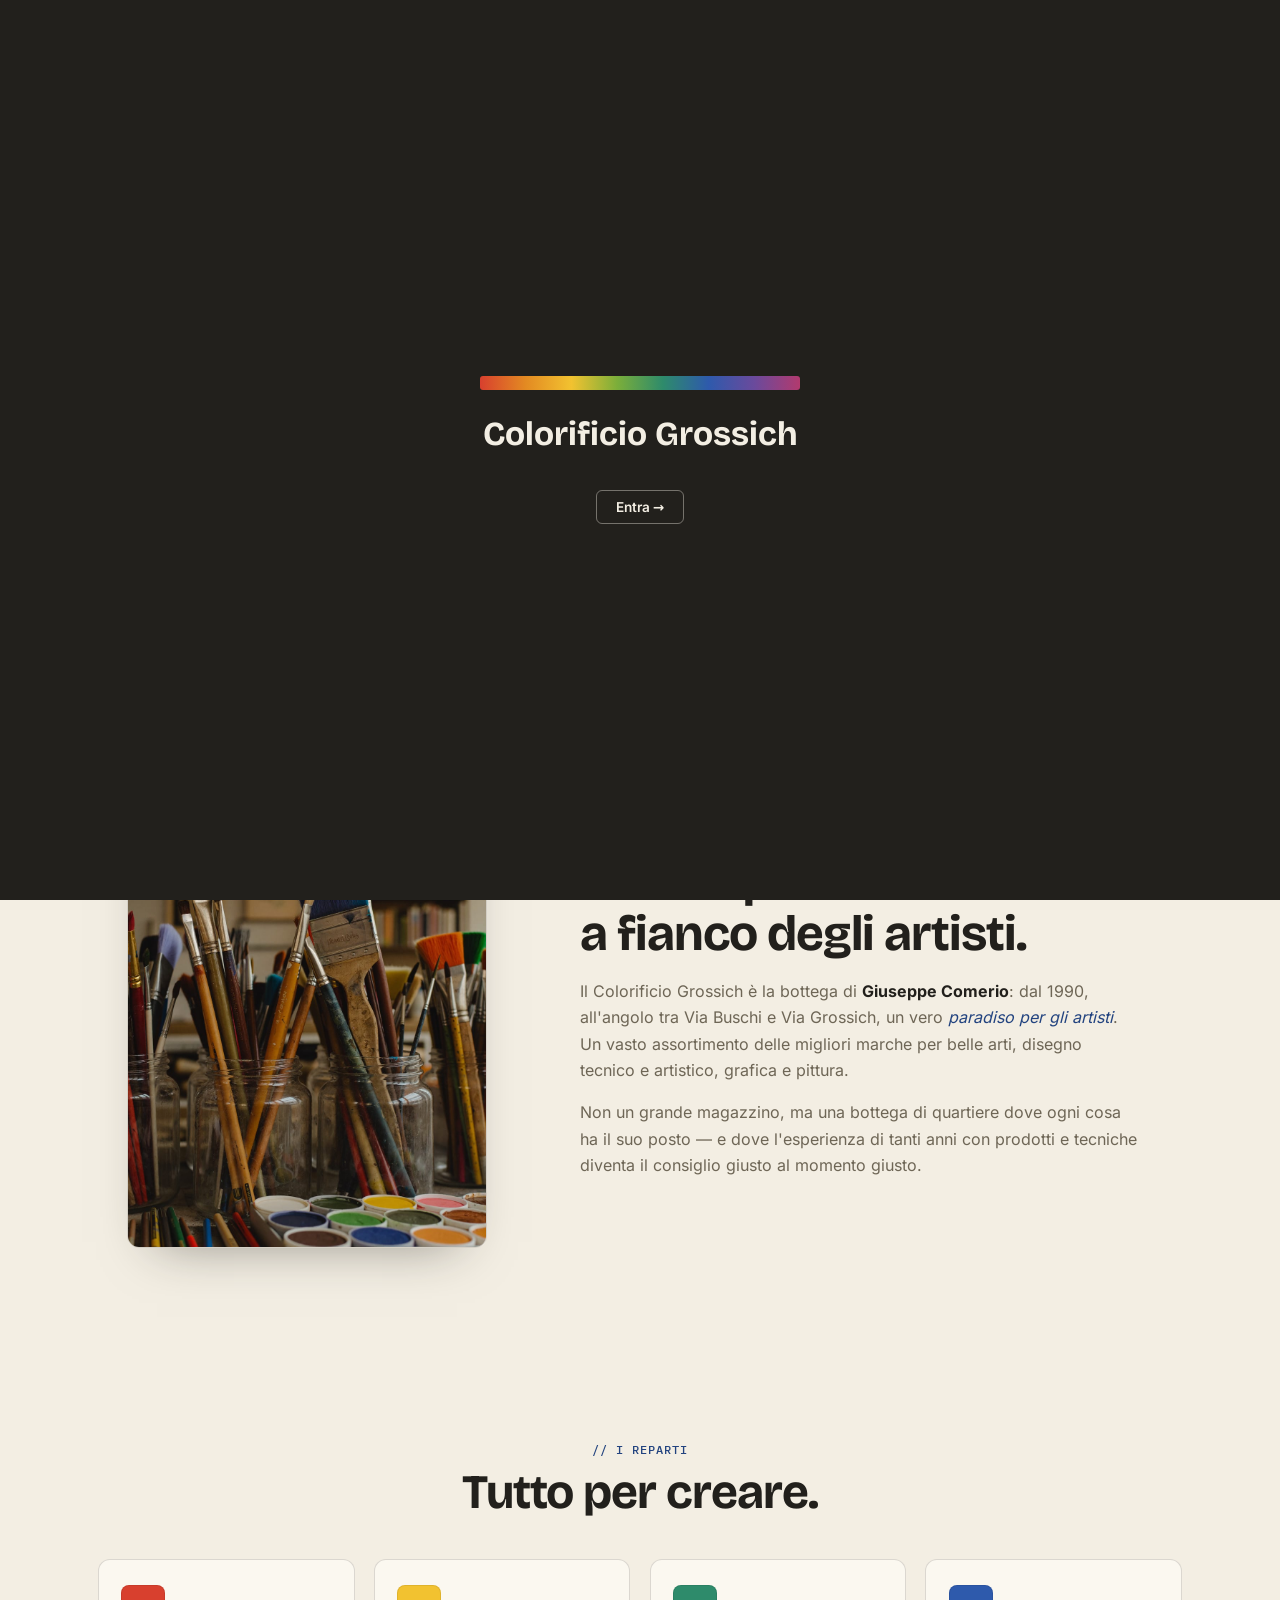
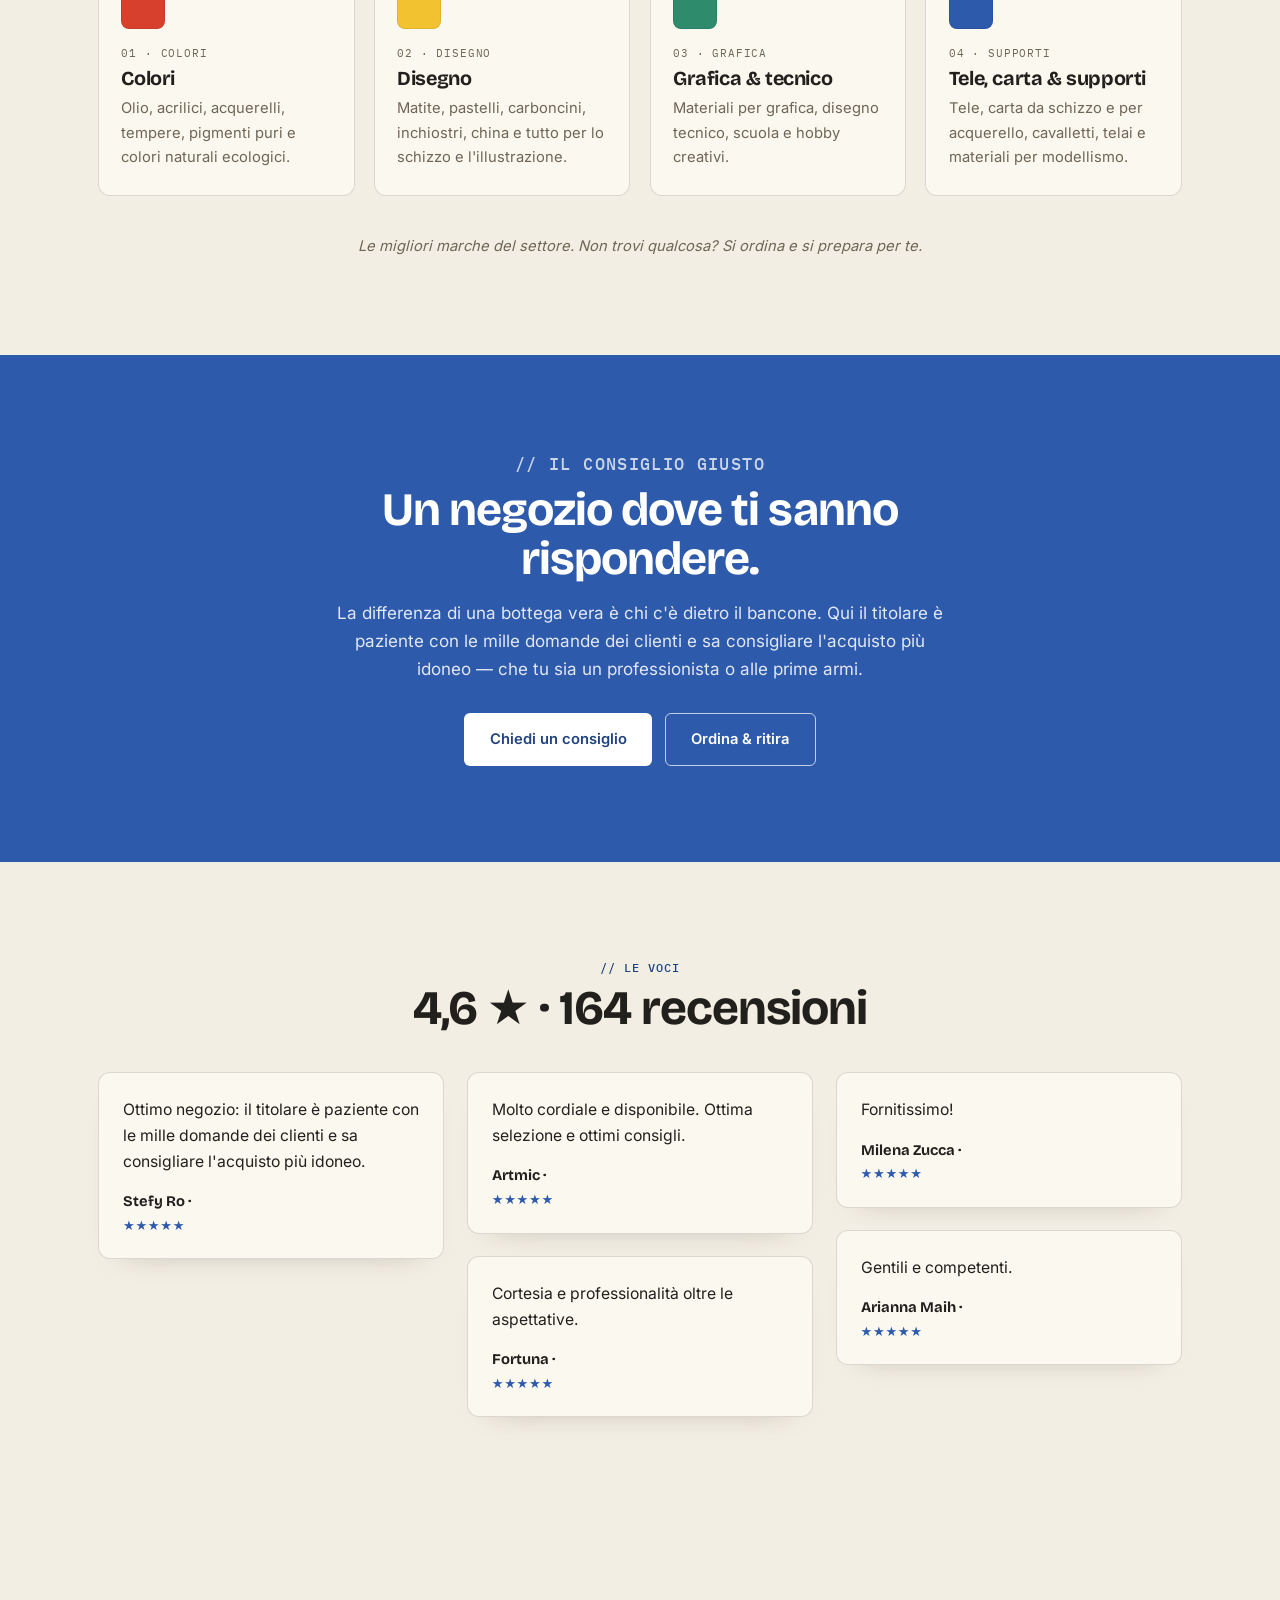
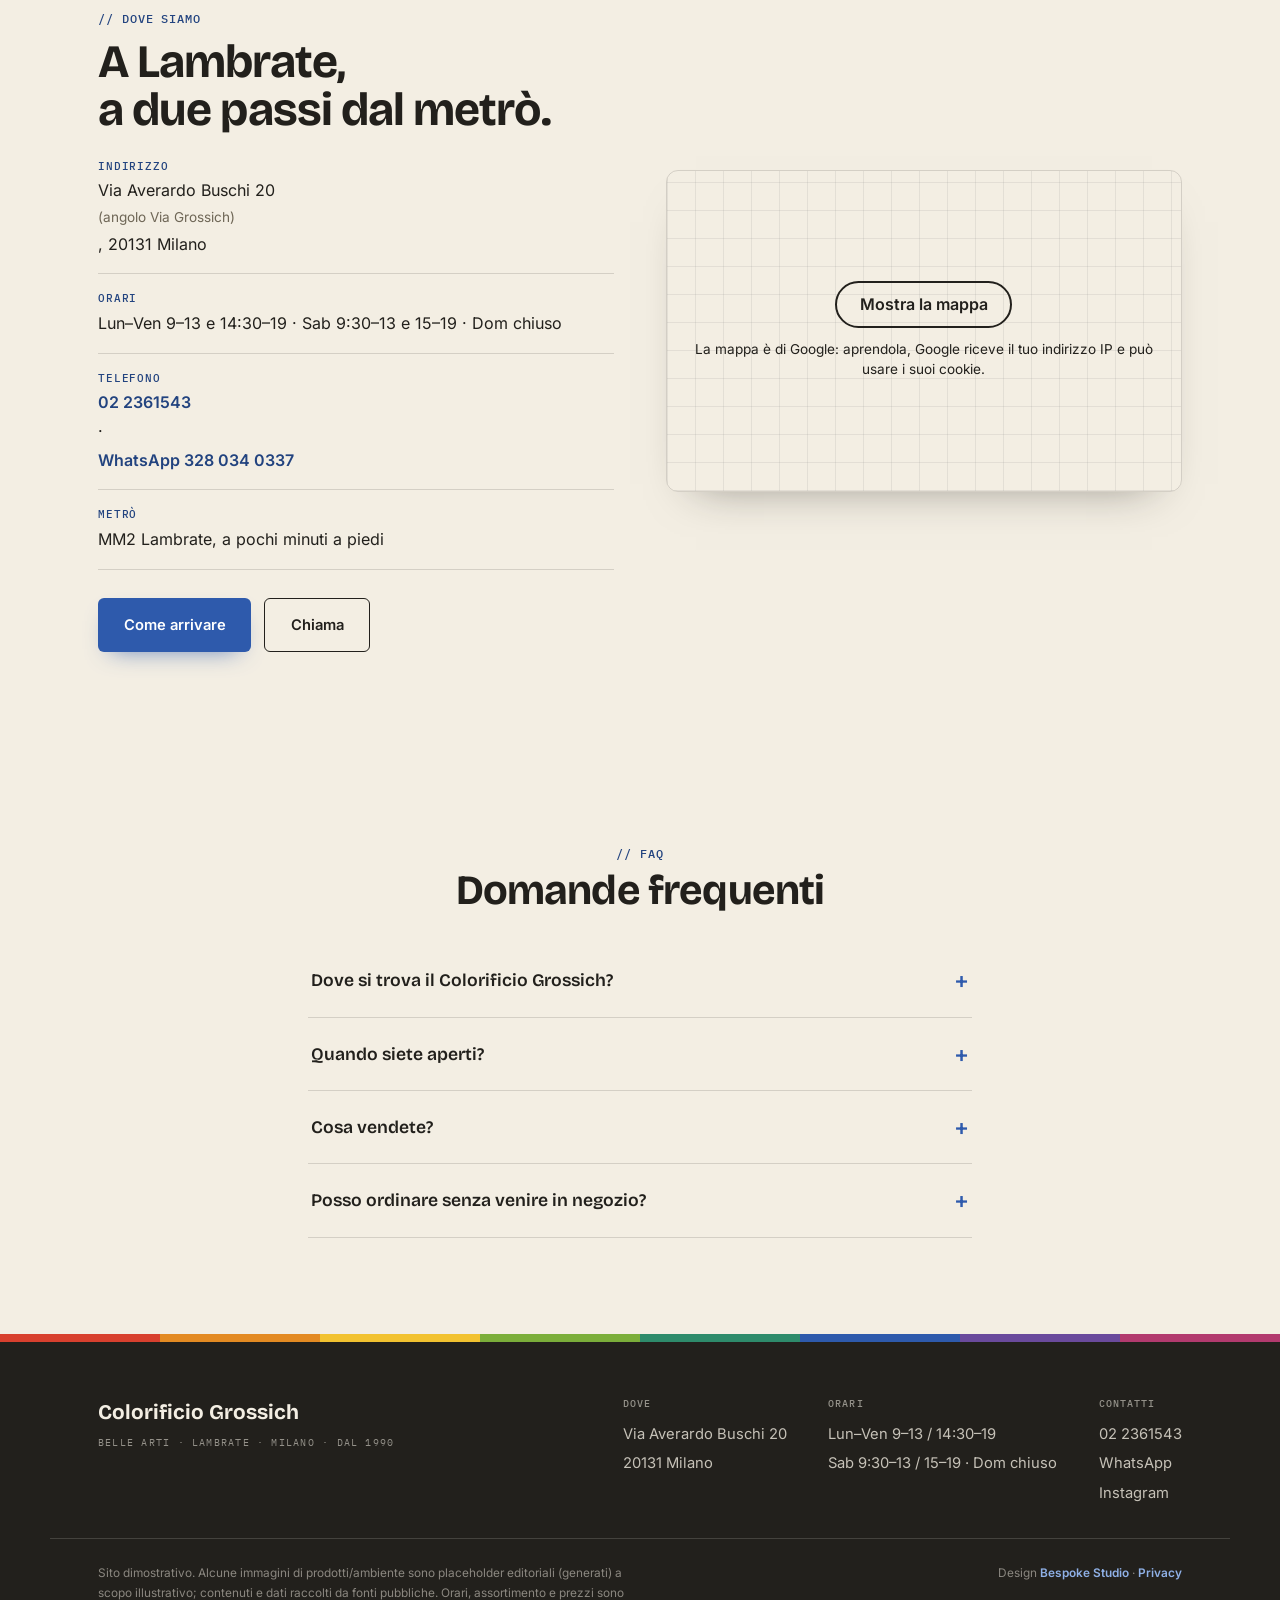
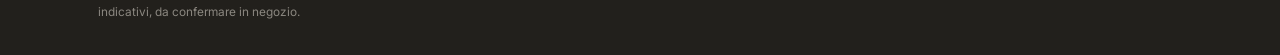
==== commit 40068c40: "Privacy e pulizia: caratteri sul sito, mappa al clic, informativa, noindex - caratteri copiati nel s" ====
--- a/index.html
+++ b/index.html
@@ -3,6 +3,7 @@
 <head>
 <meta charset="UTF-8" />
 <meta name="viewport" content="width=device-width, initial-scale=1.0" />
+<meta name="robots" content="noindex">
 <title>Colorificio Grossich — belle arti, disegno & grafica a Lambrate · Milano</title>
 <meta name="description" content="Colorificio Grossich di Giuseppe Comerio: dal 1990 il paradiso degli artisti a Lambrate (Via Averardo Buschi 20, Milano). Colori, disegno, grafica e belle arti delle migliori marche, con il consiglio giusto. 4,6★." />
 <link rel="canonical" href="https://rotenzark.github.io/colorificio-grossich/" />
@@ -21,28 +22,73 @@
 <link rel="icon" href="img/favicon.svg" type="image/svg+xml" />
 <link rel="icon" href="img/favicon-32.png" sizes="32x32" type="image/png" />
 <link rel="apple-touch-icon" href="img/apple-touch-icon.png" />
-<link rel="preconnect" href="https://fonts.googleapis.com" />
-<link rel="preconnect" href="https://fonts.gstatic.com" crossorigin />
-<link href="https://fonts.googleapis.com/css2?family=Bricolage+Grotesque:opsz,wght@12..96,400;12..96,600;12..96,700;12..96,800&family=IBM+Plex+Mono:wght@400;500&family=Inter:wght@400;500;600;700&display=swap" rel="stylesheet" />
+<link rel="stylesheet" href="fonts/fonts.css?v=1">
 <link rel="stylesheet" href="css/styles.css?v=1" />
 <script type="application/ld+json">
 {
-  "@context": "https://schema.org", "@type": "Store",
+  "@context": "https://schema.org",
+  "@type": "Store",
   "name": "Colorificio Grossich",
   "description": "Negozio di belle arti, disegno e grafica a Lambrate, Milano, dal 1990: colori, pennelli, tele, carta e materiali delle migliori marche, con consulenza esperta.",
   "url": "https://rotenzark.github.io/colorificio-grossich/",
-  "telephone": "+39022361543", "priceRange": "€€", "foundingDate": "1990",
+  "telephone": "+39022361543",
+  "priceRange": "€€",
+  "foundingDate": "1990",
   "image": "https://rotenzark.github.io/colorificio-grossich/img/bottega.jpg",
-  "address": { "@type": "PostalAddress", "streetAddress": "Via Averardo Buschi 20", "addressLocality": "Milano", "postalCode": "20131", "addressCountry": "IT" },
-  "geo": { "@type": "GeoCoordinates", "latitude": 45.482, "longitude": 9.2358 },
-  "aggregateRating": { "@type": "AggregateRating", "ratingValue": "4.6", "reviewCount": "164" },
+  "address": {
+    "@type": "PostalAddress",
+    "streetAddress": "Via Averardo Buschi 20",
+    "addressLocality": "Milano",
+    "postalCode": "20131",
+    "addressCountry": "IT"
+  },
+  "geo": {
+    "@type": "GeoCoordinates",
+    "latitude": 45.482,
+    "longitude": 9.2358
+  },
   "openingHoursSpecification": [
-    { "@type": "OpeningHoursSpecification", "dayOfWeek": ["Monday","Tuesday","Wednesday","Thursday","Friday"], "opens": "09:00", "closes": "13:00" },
-    { "@type": "OpeningHoursSpecification", "dayOfWeek": ["Monday","Tuesday","Wednesday","Thursday","Friday"], "opens": "14:30", "closes": "19:00" },
-    { "@type": "OpeningHoursSpecification", "dayOfWeek": "Saturday", "opens": "09:30", "closes": "13:00" },
-    { "@type": "OpeningHoursSpecification", "dayOfWeek": "Saturday", "opens": "15:00", "closes": "19:00" }
+    {
+      "@type": "OpeningHoursSpecification",
+      "dayOfWeek": [
+        "Monday",
+        "Tuesday",
+        "Wednesday",
+        "Thursday",
+        "Friday"
+      ],
+      "opens": "09:00",
+      "closes": "13:00"
+    },
+    {
+      "@type": "OpeningHoursSpecification",
+      "dayOfWeek": [
+        "Monday",
+        "Tuesday",
+        "Wednesday",
+        "Thursday",
+        "Friday"
+      ],
+      "opens": "14:30",
+      "closes": "19:00"
+    },
+    {
+      "@type": "OpeningHoursSpecification",
+      "dayOfWeek": "Saturday",
+      "opens": "09:30",
+      "closes": "13:00"
+    },
+    {
+      "@type": "OpeningHoursSpecification",
+      "dayOfWeek": "Saturday",
+      "opens": "15:00",
+      "closes": "19:00"
+    }
   ],
-  "sameAs": ["https://www.instagram.com/colorificio_grossich", "https://www.facebook.com/ColorificioGrossichMilano"]
+  "sameAs": [
+    "https://www.instagram.com/colorificio_grossich",
+    "https://www.facebook.com/ColorificioGrossichMilano"
+  ]
 }
 </script>
 <script type="application/ld+json">
@@ -150,7 +196,7 @@
 <section id="recensioni" class="section recensioni">
   <div class="rev-head reveal"><p class="kicker mono" data-i18n="rev.kicker">// Le voci</p><h2 data-i18n="rev.h2">4,6 ★ · 164 recensioni</h2></div>
   <div class="rev-grid">
-    <blockquote class="rev reveal"><p>Ottimo negozio: il titolare è paziente con le mille domande dei clienti e sa consigliare l'acquisto più idoneo.</p><cite>Stefy Ro · <span>★★★★★</span></cite></blockquote>
+    <blockquote class="rev reveal"><p lang="it">Ottimo negozio: il titolare è paziente con le mille domande dei clienti e sa consigliare l'acquisto più idoneo.</p><cite>Stefy Ro · <span>★★★★★</span></cite></blockquote>
     <blockquote class="rev reveal reveal-d1"><p>Molto cordiale e disponibile. Ottima selezione e ottimi consigli.</p><cite>Artmic · <span>★★★★★</span></cite></blockquote>
     <blockquote class="rev reveal reveal-d2"><p>Cortesia e professionalità oltre le aspettative.</p><cite>Fortuna · <span>★★★★★</span></cite></blockquote>
     <blockquote class="rev reveal"><p>Fornitissimo!</p><cite>Milena Zucca · <span>★★★★★</span></cite></blockquote>
@@ -175,7 +221,7 @@
         <a class="btn btn-line" href="tel:+39022361543" data-i18n="dove.call">Chiama</a>
       </div>
     </div>
-    <div class="dove-map reveal"><iframe title="Mappa Colorificio Grossich" src="https://www.google.com/maps?q=Via+Averardo+Buschi+20,+20131+Milano&output=embed" loading="lazy" referrerpolicy="no-referrer-when-downgrade"></iframe></div>
+    <div class="dove-map reveal"><div class="mappa-clic" data-mappa-clic style="--mappa-h: 320px"><template><iframe title="Mappa Colorificio Grossich" src="https://www.google.com/maps?q=Via+Averardo+Buschi+20,+20131+Milano&output=embed" loading="lazy" referrerpolicy="no-referrer-when-downgrade"></iframe></template><div class="mappa-clic__velo"><a class="mappa-clic__btn" href="https://www.google.com/maps/dir/?api=1&destination=Via+Averardo+Buschi+20+Milano" target="_blank" rel="noopener">Mostra la mappa</a><p class="mappa-clic__nota">La mappa è di Google: aprendola, Google riceve il tuo indirizzo IP e può usare i suoi cookie.</p></div></div></div>
   </div>
 </section>
 
@@ -202,7 +248,7 @@
   </div>
   <div class="foot-bottom">
     <p data-i18n="foot.disclaimer">Sito dimostrativo. Alcune immagini di prodotti/ambiente sono placeholder editoriali (generati) a scopo illustrativo; contenuti e dati raccolti da fonti pubbliche. Orari, assortimento e prezzi sono indicativi, da confermare in negozio.</p>
-    <p class="foot-credit">Design <a href="https://bespokestud.io" target="_blank" rel="noopener">Bespoke Studio</a></p>
+    <p class="foot-credit">Design <a href="https://bespokestud.io" target="_blank" rel="noopener">Bespoke Studio</a> · <a href="privacy.html">Privacy</a></p>
   </div>
 </footer>
 
@@ -213,5 +259,6 @@
 </nav>
 
 <script src="js/main.js?v=1"></script>
+<script src="js/mappa-clic.js?v=1" defer></script>
 </body>
 </html>
--- a/fonts/fonts.css
+++ b/fonts/fonts.css
@@ -0,0 +1,463 @@
+/* Caratteri ospitati sul sito: nessuna richiesta a Google Fonts o Fontshare (giro privacy 1/10/2026). Licenze in LICENSE.txt. */
+/* vietnamese */
+@font-face {
+  font-family: 'Bricolage Grotesque';
+  font-style: normal;
+  font-weight: 400;
+  font-stretch: 100%;
+  font-display: swap;
+  src: url(bricolagegrotesque-v9-3y9K6as8bTXq_nANBjzKo3IeZx8z6up5BeSl9D4dj_x9PpZBMlGHInHEVA.woff2) format('woff2');
+  unicode-range: U+0102-0103, U+0110-0111, U+0128-0129, U+0168-0169, U+01A0-01A1, U+01AF-01B0, U+0300-0301, U+0303-0304, U+0308-0309, U+0323, U+0329, U+1EA0-1EF9, U+20AB;
+}
+/* latin-ext */
+@font-face {
+  font-family: 'Bricolage Grotesque';
+  font-style: normal;
+  font-weight: 400;
+  font-stretch: 100%;
+  font-display: swap;
+  src: url(bricolagegrotesque-v9-3y9K6as8bTXq_nANBjzKo3IeZx8z6up5BeSl9D4dj_x9PpZBMlGGInHEVA.woff2) format('woff2');
+  unicode-range: U+0100-02BA, U+02BD-02C5, U+02C7-02CC, U+02CE-02D7, U+02DD-02FF, U+0304, U+0308, U+0329, U+1D00-1DBF, U+1E00-1E9F, U+1EF2-1EFF, U+2020, U+20A0-20AB, U+20AD-20C0, U+2113, U+2C60-2C7F, U+A720-A7FF;
+}
+/* latin */
+@font-face {
+  font-family: 'Bricolage Grotesque';
+  font-style: normal;
+  font-weight: 400;
+  font-stretch: 100%;
+  font-display: swap;
+  src: url(bricolagegrotesque-v9-3y9K6as8bTXq_nANBjzKo3IeZx8z6up5BeSl9D4dj_x9PpZBMlGIInE.woff2) format('woff2');
+  unicode-range: U+0000-00FF, U+0131, U+0152-0153, U+02BB-02BC, U+02C6, U+02DA, U+02DC, U+0304, U+0308, U+0329, U+2000-206F, U+20AC, U+2122, U+2191, U+2193, U+2212, U+2215, U+FEFF, U+FFFD;
+}
+/* vietnamese */
+@font-face {
+  font-family: 'Bricolage Grotesque';
+  font-style: normal;
+  font-weight: 600;
+  font-stretch: 100%;
+  font-display: swap;
+  src: url(bricolagegrotesque-v9-3y9K6as8bTXq_nANBjzKo3IeZx8z6up5BeSl9D4dj_x9PpZBMlGHInHEVA.woff2) format('woff2');
+  unicode-range: U+0102-0103, U+0110-0111, U+0128-0129, U+0168-0169, U+01A0-01A1, U+01AF-01B0, U+0300-0301, U+0303-0304, U+0308-0309, U+0323, U+0329, U+1EA0-1EF9, U+20AB;
+}
+/* latin-ext */
+@font-face {
+  font-family: 'Bricolage Grotesque';
+  font-style: normal;
+  font-weight: 600;
+  font-stretch: 100%;
+  font-display: swap;
+  src: url(bricolagegrotesque-v9-3y9K6as8bTXq_nANBjzKo3IeZx8z6up5BeSl9D4dj_x9PpZBMlGGInHEVA.woff2) format('woff2');
+  unicode-range: U+0100-02BA, U+02BD-02C5, U+02C7-02CC, U+02CE-02D7, U+02DD-02FF, U+0304, U+0308, U+0329, U+1D00-1DBF, U+1E00-1E9F, U+1EF2-1EFF, U+2020, U+20A0-20AB, U+20AD-20C0, U+2113, U+2C60-2C7F, U+A720-A7FF;
+}
+/* latin */
+@font-face {
+  font-family: 'Bricolage Grotesque';
+  font-style: normal;
+  font-weight: 600;
+  font-stretch: 100%;
+  font-display: swap;
+  src: url(bricolagegrotesque-v9-3y9K6as8bTXq_nANBjzKo3IeZx8z6up5BeSl9D4dj_x9PpZBMlGIInE.woff2) format('woff2');
+  unicode-range: U+0000-00FF, U+0131, U+0152-0153, U+02BB-02BC, U+02C6, U+02DA, U+02DC, U+0304, U+0308, U+0329, U+2000-206F, U+20AC, U+2122, U+2191, U+2193, U+2212, U+2215, U+FEFF, U+FFFD;
+}
+/* vietnamese */
+@font-face {
+  font-family: 'Bricolage Grotesque';
+  font-style: normal;
+  font-weight: 700;
+  font-stretch: 100%;
+  font-display: swap;
+  src: url(bricolagegrotesque-v9-3y9K6as8bTXq_nANBjzKo3IeZx8z6up5BeSl9D4dj_x9PpZBMlGHInHEVA.woff2) format('woff2');
+  unicode-range: U+0102-0103, U+0110-0111, U+0128-0129, U+0168-0169, U+01A0-01A1, U+01AF-01B0, U+0300-0301, U+0303-0304, U+0308-0309, U+0323, U+0329, U+1EA0-1EF9, U+20AB;
+}
+/* latin-ext */
+@font-face {
+  font-family: 'Bricolage Grotesque';
+  font-style: normal;
+  font-weight: 700;
+  font-stretch: 100%;
+  font-display: swap;
+  src: url(bricolagegrotesque-v9-3y9K6as8bTXq_nANBjzKo3IeZx8z6up5BeSl9D4dj_x9PpZBMlGGInHEVA.woff2) format('woff2');
+  unicode-range: U+0100-02BA, U+02BD-02C5, U+02C7-02CC, U+02CE-02D7, U+02DD-02FF, U+0304, U+0308, U+0329, U+1D00-1DBF, U+1E00-1E9F, U+1EF2-1EFF, U+2020, U+20A0-20AB, U+20AD-20C0, U+2113, U+2C60-2C7F, U+A720-A7FF;
+}
+/* latin */
+@font-face {
+  font-family: 'Bricolage Grotesque';
+  font-style: normal;
+  font-weight: 700;
+  font-stretch: 100%;
+  font-display: swap;
+  src: url(bricolagegrotesque-v9-3y9K6as8bTXq_nANBjzKo3IeZx8z6up5BeSl9D4dj_x9PpZBMlGIInE.woff2) format('woff2');
+  unicode-range: U+0000-00FF, U+0131, U+0152-0153, U+02BB-02BC, U+02C6, U+02DA, U+02DC, U+0304, U+0308, U+0329, U+2000-206F, U+20AC, U+2122, U+2191, U+2193, U+2212, U+2215, U+FEFF, U+FFFD;
+}
+/* vietnamese */
+@font-face {
+  font-family: 'Bricolage Grotesque';
+  font-style: normal;
+  font-weight: 800;
+  font-stretch: 100%;
+  font-display: swap;
+  src: url(bricolagegrotesque-v9-3y9K6as8bTXq_nANBjzKo3IeZx8z6up5BeSl9D4dj_x9PpZBMlGHInHEVA.woff2) format('woff2');
+  unicode-range: U+0102-0103, U+0110-0111, U+0128-0129, U+0168-0169, U+01A0-01A1, U+01AF-01B0, U+0300-0301, U+0303-0304, U+0308-0309, U+0323, U+0329, U+1EA0-1EF9, U+20AB;
+}
+/* latin-ext */
+@font-face {
+  font-family: 'Bricolage Grotesque';
+  font-style: normal;
+  font-weight: 800;
+  font-stretch: 100%;
+  font-display: swap;
+  src: url(bricolagegrotesque-v9-3y9K6as8bTXq_nANBjzKo3IeZx8z6up5BeSl9D4dj_x9PpZBMlGGInHEVA.woff2) format('woff2');
+  unicode-range: U+0100-02BA, U+02BD-02C5, U+02C7-02CC, U+02CE-02D7, U+02DD-02FF, U+0304, U+0308, U+0329, U+1D00-1DBF, U+1E00-1E9F, U+1EF2-1EFF, U+2020, U+20A0-20AB, U+20AD-20C0, U+2113, U+2C60-2C7F, U+A720-A7FF;
+}
+/* latin */
+@font-face {
+  font-family: 'Bricolage Grotesque';
+  font-style: normal;
+  font-weight: 800;
+  font-stretch: 100%;
+  font-display: swap;
+  src: url(bricolagegrotesque-v9-3y9K6as8bTXq_nANBjzKo3IeZx8z6up5BeSl9D4dj_x9PpZBMlGIInE.woff2) format('woff2');
+  unicode-range: U+0000-00FF, U+0131, U+0152-0153, U+02BB-02BC, U+02C6, U+02DA, U+02DC, U+0304, U+0308, U+0329, U+2000-206F, U+20AC, U+2122, U+2191, U+2193, U+2212, U+2215, U+FEFF, U+FFFD;
+}
+/* cyrillic-ext */
+@font-face {
+  font-family: 'IBM Plex Mono';
+  font-style: normal;
+  font-weight: 400;
+  font-display: swap;
+  src: url(ibmplexmono-v20--F63fjptAgt5VM-kVkqdyU8n1iIq129k.woff2) format('woff2');
+  unicode-range: U+0460-052F, U+1C80-1C8A, U+20B4, U+2DE0-2DFF, U+A640-A69F, U+FE2E-FE2F;
+}
+/* cyrillic */
+@font-face {
+  font-family: 'IBM Plex Mono';
+  font-style: normal;
+  font-weight: 400;
+  font-display: swap;
+  src: url(ibmplexmono-v20--F63fjptAgt5VM-kVkqdyU8n1isq129k.woff2) format('woff2');
+  unicode-range: U+0301, U+0400-045F, U+0490-0491, U+04B0-04B1, U+2116;
+}
+/* vietnamese */
+@font-face {
+  font-family: 'IBM Plex Mono';
+  font-style: normal;
+  font-weight: 400;
+  font-display: swap;
+  src: url(ibmplexmono-v20--F63fjptAgt5VM-kVkqdyU8n1iAq129k.woff2) format('woff2');
+  unicode-range: U+0102-0103, U+0110-0111, U+0128-0129, U+0168-0169, U+01A0-01A1, U+01AF-01B0, U+0300-0301, U+0303-0304, U+0308-0309, U+0323, U+0329, U+1EA0-1EF9, U+20AB;
+}
+/* latin-ext */
+@font-face {
+  font-family: 'IBM Plex Mono';
+  font-style: normal;
+  font-weight: 400;
+  font-display: swap;
+  src: url(ibmplexmono-v20--F63fjptAgt5VM-kVkqdyU8n1iEq129k.woff2) format('woff2');
+  unicode-range: U+0100-02BA, U+02BD-02C5, U+02C7-02CC, U+02CE-02D7, U+02DD-02FF, U+0304, U+0308, U+0329, U+1D00-1DBF, U+1E00-1E9F, U+1EF2-1EFF, U+2020, U+20A0-20AB, U+20AD-20C0, U+2113, U+2C60-2C7F, U+A720-A7FF;
+}
+/* latin */
+@font-face {
+  font-family: 'IBM Plex Mono';
+  font-style: normal;
+  font-weight: 400;
+  font-display: swap;
+  src: url(ibmplexmono-v20--F63fjptAgt5VM-kVkqdyU8n1i8q1w.woff2) format('woff2');
+  unicode-range: U+0000-00FF, U+0131, U+0152-0153, U+02BB-02BC, U+02C6, U+02DA, U+02DC, U+0304, U+0308, U+0329, U+2000-206F, U+20AC, U+2122, U+2191, U+2193, U+2212, U+2215, U+FEFF, U+FFFD;
+}
+/* cyrillic-ext */
+@font-face {
+  font-family: 'IBM Plex Mono';
+  font-style: normal;
+  font-weight: 500;
+  font-display: swap;
+  src: url(ibmplexmono-v20--F6qfjptAgt5VM-kVkqdyU8n3twJwl1FgtIU.woff2) format('woff2');
+  unicode-range: U+0460-052F, U+1C80-1C8A, U+20B4, U+2DE0-2DFF, U+A640-A69F, U+FE2E-FE2F;
+}
+/* cyrillic */
+@font-face {
+  font-family: 'IBM Plex Mono';
+  font-style: normal;
+  font-weight: 500;
+  font-display: swap;
+  src: url(ibmplexmono-v20--F6qfjptAgt5VM-kVkqdyU8n3twJwlRFgtIU.woff2) format('woff2');
+  unicode-range: U+0301, U+0400-045F, U+0490-0491, U+04B0-04B1, U+2116;
+}
+/* vietnamese */
+@font-face {
+  font-family: 'IBM Plex Mono';
+  font-style: normal;
+  font-weight: 500;
+  font-display: swap;
+  src: url(ibmplexmono-v20--F6qfjptAgt5VM-kVkqdyU8n3twJwl9FgtIU.woff2) format('woff2');
+  unicode-range: U+0102-0103, U+0110-0111, U+0128-0129, U+0168-0169, U+01A0-01A1, U+01AF-01B0, U+0300-0301, U+0303-0304, U+0308-0309, U+0323, U+0329, U+1EA0-1EF9, U+20AB;
+}
+/* latin-ext */
+@font-face {
+  font-family: 'IBM Plex Mono';
+  font-style: normal;
+  font-weight: 500;
+  font-display: swap;
+  src: url(ibmplexmono-v20--F6qfjptAgt5VM-kVkqdyU8n3twJwl5FgtIU.woff2) format('woff2');
+  unicode-range: U+0100-02BA, U+02BD-02C5, U+02C7-02CC, U+02CE-02D7, U+02DD-02FF, U+0304, U+0308, U+0329, U+1D00-1DBF, U+1E00-1E9F, U+1EF2-1EFF, U+2020, U+20A0-20AB, U+20AD-20C0, U+2113, U+2C60-2C7F, U+A720-A7FF;
+}
+/* latin */
+@font-face {
+  font-family: 'IBM Plex Mono';
+  font-style: normal;
+  font-weight: 500;
+  font-display: swap;
+  src: url(ibmplexmono-v20--F6qfjptAgt5VM-kVkqdyU8n3twJwlBFgg.woff2) format('woff2');
+  unicode-range: U+0000-00FF, U+0131, U+0152-0153, U+02BB-02BC, U+02C6, U+02DA, U+02DC, U+0304, U+0308, U+0329, U+2000-206F, U+20AC, U+2122, U+2191, U+2193, U+2212, U+2215, U+FEFF, U+FFFD;
+}
+/* cyrillic-ext */
+@font-face {
+  font-family: 'Inter';
+  font-style: normal;
+  font-weight: 400;
+  font-display: swap;
+  src: url(inter-v20-UcC73FwrK3iLTeHuS_nVMrMxCp50SjIa2JL7SUc.woff2) format('woff2');
+  unicode-range: U+0460-052F, U+1C80-1C8A, U+20B4, U+2DE0-2DFF, U+A640-A69F, U+FE2E-FE2F;
+}
+/* cyrillic */
+@font-face {
+  font-family: 'Inter';
+  font-style: normal;
+  font-weight: 400;
+  font-display: swap;
+  src: url(inter-v20-UcC73FwrK3iLTeHuS_nVMrMxCp50SjIa0ZL7SUc.woff2) format('woff2');
+  unicode-range: U+0301, U+0400-045F, U+0490-0491, U+04B0-04B1, U+2116;
+}
+/* greek-ext */
+@font-face {
+  font-family: 'Inter';
+  font-style: normal;
+  font-weight: 400;
+  font-display: swap;
+  src: url(inter-v20-UcC73FwrK3iLTeHuS_nVMrMxCp50SjIa2ZL7SUc.woff2) format('woff2');
+  unicode-range: U+1F00-1FFF;
+}
+/* greek */
+@font-face {
+  font-family: 'Inter';
+  font-style: normal;
+  font-weight: 400;
+  font-display: swap;
+  src: url(inter-v20-UcC73FwrK3iLTeHuS_nVMrMxCp50SjIa1pL7SUc.woff2) format('woff2');
+  unicode-range: U+0370-0377, U+037A-037F, U+0384-038A, U+038C, U+038E-03A1, U+03A3-03FF;
+}
+/* vietnamese */
+@font-face {
+  font-family: 'Inter';
+  font-style: normal;
+  font-weight: 400;
+  font-display: swap;
+  src: url(inter-v20-UcC73FwrK3iLTeHuS_nVMrMxCp50SjIa2pL7SUc.woff2) format('woff2');
+  unicode-range: U+0102-0103, U+0110-0111, U+0128-0129, U+0168-0169, U+01A0-01A1, U+01AF-01B0, U+0300-0301, U+0303-0304, U+0308-0309, U+0323, U+0329, U+1EA0-1EF9, U+20AB;
+}
+/* latin-ext */
+@font-face {
+  font-family: 'Inter';
+  font-style: normal;
+  font-weight: 400;
+  font-display: swap;
+  src: url(inter-v20-UcC73FwrK3iLTeHuS_nVMrMxCp50SjIa25L7SUc.woff2) format('woff2');
+  unicode-range: U+0100-02BA, U+02BD-02C5, U+02C7-02CC, U+02CE-02D7, U+02DD-02FF, U+0304, U+0308, U+0329, U+1D00-1DBF, U+1E00-1E9F, U+1EF2-1EFF, U+2020, U+20A0-20AB, U+20AD-20C0, U+2113, U+2C60-2C7F, U+A720-A7FF;
+}
+/* latin */
+@font-face {
+  font-family: 'Inter';
+  font-style: normal;
+  font-weight: 400;
+  font-display: swap;
+  src: url(inter-v20-UcC73FwrK3iLTeHuS_nVMrMxCp50SjIa1ZL7.woff2) format('woff2');
+  unicode-range: U+0000-00FF, U+0131, U+0152-0153, U+02BB-02BC, U+02C6, U+02DA, U+02DC, U+0304, U+0308, U+0329, U+2000-206F, U+20AC, U+2122, U+2191, U+2193, U+2212, U+2215, U+FEFF, U+FFFD;
+}
+/* cyrillic-ext */
+@font-face {
+  font-family: 'Inter';
+  font-style: normal;
+  font-weight: 500;
+  font-display: swap;
+  src: url(inter-v20-UcC73FwrK3iLTeHuS_nVMrMxCp50SjIa2JL7SUc.woff2) format('woff2');
+  unicode-range: U+0460-052F, U+1C80-1C8A, U+20B4, U+2DE0-2DFF, U+A640-A69F, U+FE2E-FE2F;
+}
+/* cyrillic */
+@font-face {
+  font-family: 'Inter';
+  font-style: normal;
+  font-weight: 500;
+  font-display: swap;
+  src: url(inter-v20-UcC73FwrK3iLTeHuS_nVMrMxCp50SjIa0ZL7SUc.woff2) format('woff2');
+  unicode-range: U+0301, U+0400-045F, U+0490-0491, U+04B0-04B1, U+2116;
+}
+/* greek-ext */
+@font-face {
+  font-family: 'Inter';
+  font-style: normal;
+  font-weight: 500;
+  font-display: swap;
+  src: url(inter-v20-UcC73FwrK3iLTeHuS_nVMrMxCp50SjIa2ZL7SUc.woff2) format('woff2');
+  unicode-range: U+1F00-1FFF;
+}
+/* greek */
+@font-face {
+  font-family: 'Inter';
+  font-style: normal;
+  font-weight: 500;
+  font-display: swap;
+  src: url(inter-v20-UcC73FwrK3iLTeHuS_nVMrMxCp50SjIa1pL7SUc.woff2) format('woff2');
+  unicode-range: U+0370-0377, U+037A-037F, U+0384-038A, U+038C, U+038E-03A1, U+03A3-03FF;
+}
+/* vietnamese */
+@font-face {
+  font-family: 'Inter';
+  font-style: normal;
+  font-weight: 500;
+  font-display: swap;
+  src: url(inter-v20-UcC73FwrK3iLTeHuS_nVMrMxCp50SjIa2pL7SUc.woff2) format('woff2');
+  unicode-range: U+0102-0103, U+0110-0111, U+0128-0129, U+0168-0169, U+01A0-01A1, U+01AF-01B0, U+0300-0301, U+0303-0304, U+0308-0309, U+0323, U+0329, U+1EA0-1EF9, U+20AB;
+}
+/* latin-ext */
+@font-face {
+  font-family: 'Inter';
+  font-style: normal;
+  font-weight: 500;
+  font-display: swap;
+  src: url(inter-v20-UcC73FwrK3iLTeHuS_nVMrMxCp50SjIa25L7SUc.woff2) format('woff2');
+  unicode-range: U+0100-02BA, U+02BD-02C5, U+02C7-02CC, U+02CE-02D7, U+02DD-02FF, U+0304, U+0308, U+0329, U+1D00-1DBF, U+1E00-1E9F, U+1EF2-1EFF, U+2020, U+20A0-20AB, U+20AD-20C0, U+2113, U+2C60-2C7F, U+A720-A7FF;
+}
+/* latin */
+@font-face {
+  font-family: 'Inter';
+  font-style: normal;
+  font-weight: 500;
+  font-display: swap;
+  src: url(inter-v20-UcC73FwrK3iLTeHuS_nVMrMxCp50SjIa1ZL7.woff2) format('woff2');
+  unicode-range: U+0000-00FF, U+0131, U+0152-0153, U+02BB-02BC, U+02C6, U+02DA, U+02DC, U+0304, U+0308, U+0329, U+2000-206F, U+20AC, U+2122, U+2191, U+2193, U+2212, U+2215, U+FEFF, U+FFFD;
+}
+/* cyrillic-ext */
+@font-face {
+  font-family: 'Inter';
+  font-style: normal;
+  font-weight: 600;
+  font-display: swap;
+  src: url(inter-v20-UcC73FwrK3iLTeHuS_nVMrMxCp50SjIa2JL7SUc.woff2) format('woff2');
+  unicode-range: U+0460-052F, U+1C80-1C8A, U+20B4, U+2DE0-2DFF, U+A640-A69F, U+FE2E-FE2F;
+}
+/* cyrillic */
+@font-face {
+  font-family: 'Inter';
+  font-style: normal;
+  font-weight: 600;
+  font-display: swap;
+  src: url(inter-v20-UcC73FwrK3iLTeHuS_nVMrMxCp50SjIa0ZL7SUc.woff2) format('woff2');
+  unicode-range: U+0301, U+0400-045F, U+0490-0491, U+04B0-04B1, U+2116;
+}
+/* greek-ext */
+@font-face {
+  font-family: 'Inter';
+  font-style: normal;
+  font-weight: 600;
+  font-display: swap;
+  src: url(inter-v20-UcC73FwrK3iLTeHuS_nVMrMxCp50SjIa2ZL7SUc.woff2) format('woff2');
+  unicode-range: U+1F00-1FFF;
+}
+/* greek */
+@font-face {
+  font-family: 'Inter';
+  font-style: normal;
+  font-weight: 600;
+  font-display: swap;
+  src: url(inter-v20-UcC73FwrK3iLTeHuS_nVMrMxCp50SjIa1pL7SUc.woff2) format('woff2');
+  unicode-range: U+0370-0377, U+037A-037F, U+0384-038A, U+038C, U+038E-03A1, U+03A3-03FF;
+}
+/* vietnamese */
+@font-face {
+  font-family: 'Inter';
+  font-style: normal;
+  font-weight: 600;
+  font-display: swap;
+  src: url(inter-v20-UcC73FwrK3iLTeHuS_nVMrMxCp50SjIa2pL7SUc.woff2) format('woff2');
+  unicode-range: U+0102-0103, U+0110-0111, U+0128-0129, U+0168-0169, U+01A0-01A1, U+01AF-01B0, U+0300-0301, U+0303-0304, U+0308-0309, U+0323, U+0329, U+1EA0-1EF9, U+20AB;
+}
+/* latin-ext */
+@font-face {
+  font-family: 'Inter';
+  font-style: normal;
+  font-weight: 600;
+  font-display: swap;
+  src: url(inter-v20-UcC73FwrK3iLTeHuS_nVMrMxCp50SjIa25L7SUc.woff2) format('woff2');
+  unicode-range: U+0100-02BA, U+02BD-02C5, U+02C7-02CC, U+02CE-02D7, U+02DD-02FF, U+0304, U+0308, U+0329, U+1D00-1DBF, U+1E00-1E9F, U+1EF2-1EFF, U+2020, U+20A0-20AB, U+20AD-20C0, U+2113, U+2C60-2C7F, U+A720-A7FF;
+}
+/* latin */
+@font-face {
+  font-family: 'Inter';
+  font-style: normal;
+  font-weight: 600;
+  font-display: swap;
+  src: url(inter-v20-UcC73FwrK3iLTeHuS_nVMrMxCp50SjIa1ZL7.woff2) format('woff2');
+  unicode-range: U+0000-00FF, U+0131, U+0152-0153, U+02BB-02BC, U+02C6, U+02DA, U+02DC, U+0304, U+0308, U+0329, U+2000-206F, U+20AC, U+2122, U+2191, U+2193, U+2212, U+2215, U+FEFF, U+FFFD;
+}
+/* cyrillic-ext */
+@font-face {
+  font-family: 'Inter';
+  font-style: normal;
+  font-weight: 700;
+  font-display: swap;
+  src: url(inter-v20-UcC73FwrK3iLTeHuS_nVMrMxCp50SjIa2JL7SUc.woff2) format('woff2');
+  unicode-range: U+0460-052F, U+1C80-1C8A, U+20B4, U+2DE0-2DFF, U+A640-A69F, U+FE2E-FE2F;
+}
+/* cyrillic */
+@font-face {
+  font-family: 'Inter';
+  font-style: normal;
+  font-weight: 700;
+  font-display: swap;
+  src: url(inter-v20-UcC73FwrK3iLTeHuS_nVMrMxCp50SjIa0ZL7SUc.woff2) format('woff2');
+  unicode-range: U+0301, U+0400-045F, U+0490-0491, U+04B0-04B1, U+2116;
+}
+/* greek-ext */
+@font-face {
+  font-family: 'Inter';
+  font-style: normal;
+  font-weight: 700;
+  font-display: swap;
+  src: url(inter-v20-UcC73FwrK3iLTeHuS_nVMrMxCp50SjIa2ZL7SUc.woff2) format('woff2');
+  unicode-range: U+1F00-1FFF;
+}
+/* greek */
+@font-face {
+  font-family: 'Inter';
+  font-style: normal;
+  font-weight: 700;
+  font-display: swap;
+  src: url(inter-v20-UcC73FwrK3iLTeHuS_nVMrMxCp50SjIa1pL7SUc.woff2) format('woff2');
+  unicode-range: U+0370-0377, U+037A-037F, U+0384-038A, U+038C, U+038E-03A1, U+03A3-03FF;
+}
+/* vietnamese */
+@font-face {
+  font-family: 'Inter';
+  font-style: normal;
+  font-weight: 700;
+  font-display: swap;
+  src: url(inter-v20-UcC73FwrK3iLTeHuS_nVMrMxCp50SjIa2pL7SUc.woff2) format('woff2');
+  unicode-range: U+0102-0103, U+0110-0111, U+0128-0129, U+0168-0169, U+01A0-01A1, U+01AF-01B0, U+0300-0301, U+0303-0304, U+0308-0309, U+0323, U+0329, U+1EA0-1EF9, U+20AB;
+}
+/* latin-ext */
+@font-face {
+  font-family: 'Inter';
+  font-style: normal;
+  font-weight: 700;
+  font-display: swap;
+  src: url(inter-v20-UcC73FwrK3iLTeHuS_nVMrMxCp50SjIa25L7SUc.woff2) format('woff2');
+  unicode-range: U+0100-02BA, U+02BD-02C5, U+02C7-02CC, U+02CE-02D7, U+02DD-02FF, U+0304, U+0308, U+0329, U+1D00-1DBF, U+1E00-1E9F, U+1EF2-1EFF, U+2020, U+20A0-20AB, U+20AD-20C0, U+2113, U+2C60-2C7F, U+A720-A7FF;
+}
+/* latin */
+@font-face {
+  font-family: 'Inter';
+  font-style: normal;
+  font-weight: 700;
+  font-display: swap;
+  src: url(inter-v20-UcC73FwrK3iLTeHuS_nVMrMxCp50SjIa1ZL7.woff2) format('woff2');
+  unicode-range: U+0000-00FF, U+0131, U+0152-0153, U+02BB-02BC, U+02C6, U+02DA, U+02DC, U+0304, U+0308, U+0329, U+2000-206F, U+20AC, U+2122, U+2191, U+2193, U+2212, U+2215, U+FEFF, U+FFFD;
+}
--- a/css/styles.css
+++ b/css/styles.css
@@ -205,3 +205,12 @@
   .intro-spectrum{transform:scaleX(1)}
   html{scroll-behavior:auto}
 }
+
+/*MAPPACLIC*/
+/* la mappa Google si carica solo al clic (giro privacy 1/10/2026) */
+.mappa-clic { display: flex; align-items: center; justify-content: center; width: 100%; height: 100%; min-height: var(--mappa-h, 320px); box-sizing: border-box; padding: 24px; text-align: center; background: repeating-linear-gradient(0deg, rgba(127, 127, 127, 0.14) 0 1px, transparent 1px 28px), repeating-linear-gradient(90deg, rgba(127, 127, 127, 0.14) 0 1px, transparent 1px 28px); }
+.mappa-clic__velo { display: flex; flex-direction: column; align-items: center; gap: 12px; max-width: 32em; }
+.mappa-clic__btn { display: inline-block; padding: 0.75em 1.4em; border: 2px solid currentColor; border-radius: 999px; color: inherit; font: inherit; font-weight: 600; line-height: 1.2; text-decoration: none; background: transparent; cursor: pointer; }
+.mappa-clic__btn:hover, .mappa-clic__btn:focus-visible { text-decoration: underline; }
+.mappa-clic__nota { margin: 0; font-size: 0.85em; line-height: 1.45; }
+/*/MAPPACLIC*/
